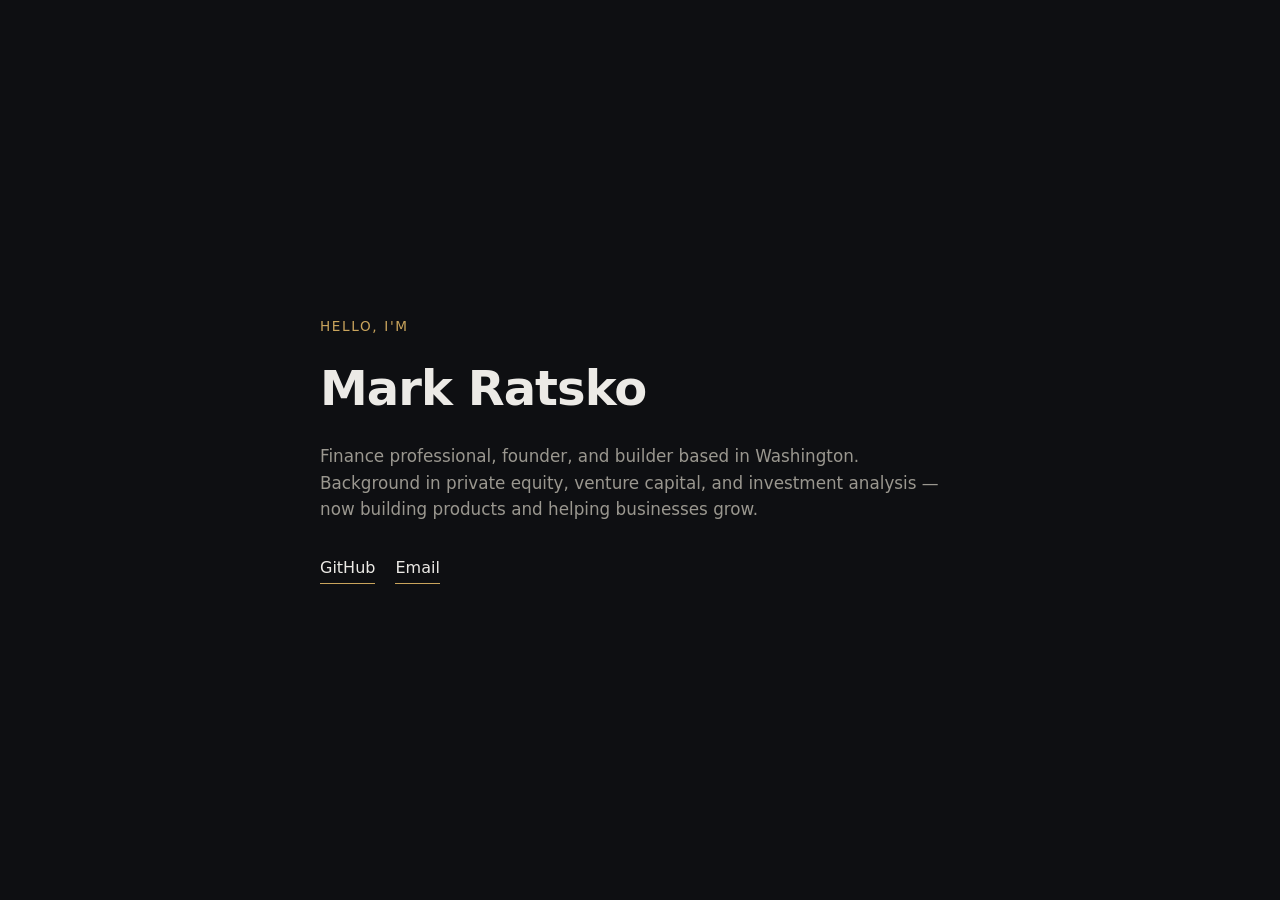
==== index.html @ 181e33e7 "Create index.html" ====
<!doctype html>
<html lang="en">
<head>
  <meta charset="utf-8">
  <meta name="viewport" content="width=device-width, initial-scale=1">
  <title>Mark Ratsko</title>
  <style>
    :root { --bg:#0e0f12; --fg:#eceae6; --muted:#9a978f; --accent:#c9a45c; }
    * { box-sizing:border-box; margin:0; padding:0; }
    body { background:var(--bg); color:var(--fg); font-family:system-ui,-apple-system,"Segoe UI",sans-serif; line-height:1.6; min-height:100vh; display:flex; align-items:center; justify-content:center; padding:24px 16px; }
    main { max-width:640px; width:100%; }
    h1 { font-size:clamp(2rem,6vw,3rem); letter-spacing:-0.02em; }
    .tag { color:var(--accent); font-size:.85rem; letter-spacing:.12em; text-transform:uppercase; margin-bottom:12px; }
    p { color:var(--muted); margin-top:16px; font-size:1.05rem; }
    nav { margin-top:32px; display:flex; gap:20px; flex-wrap:wrap; }
    a { color:var(--fg); text-decoration:none; border-bottom:1px solid var(--accent); padding-bottom:2px; }
    a:hover { color:var(--accent); }
  </style>
</head>
<body>
  <main>
    <div class="tag">Hello, I'm</div>
    <h1>Mark Ratsko</h1>
    <p>Finance professional, founder, and builder based in Washington. Background in private equity, venture capital, and investment analysis — now building products and helping businesses grow.</p>
    <nav>
      <a href="https://github.com/Markiscool2">GitHub</a>
      <a href="mailto:iammarkratsko@gmail.com">Email</a>
    </nav>
  </main>
</body>
</html>
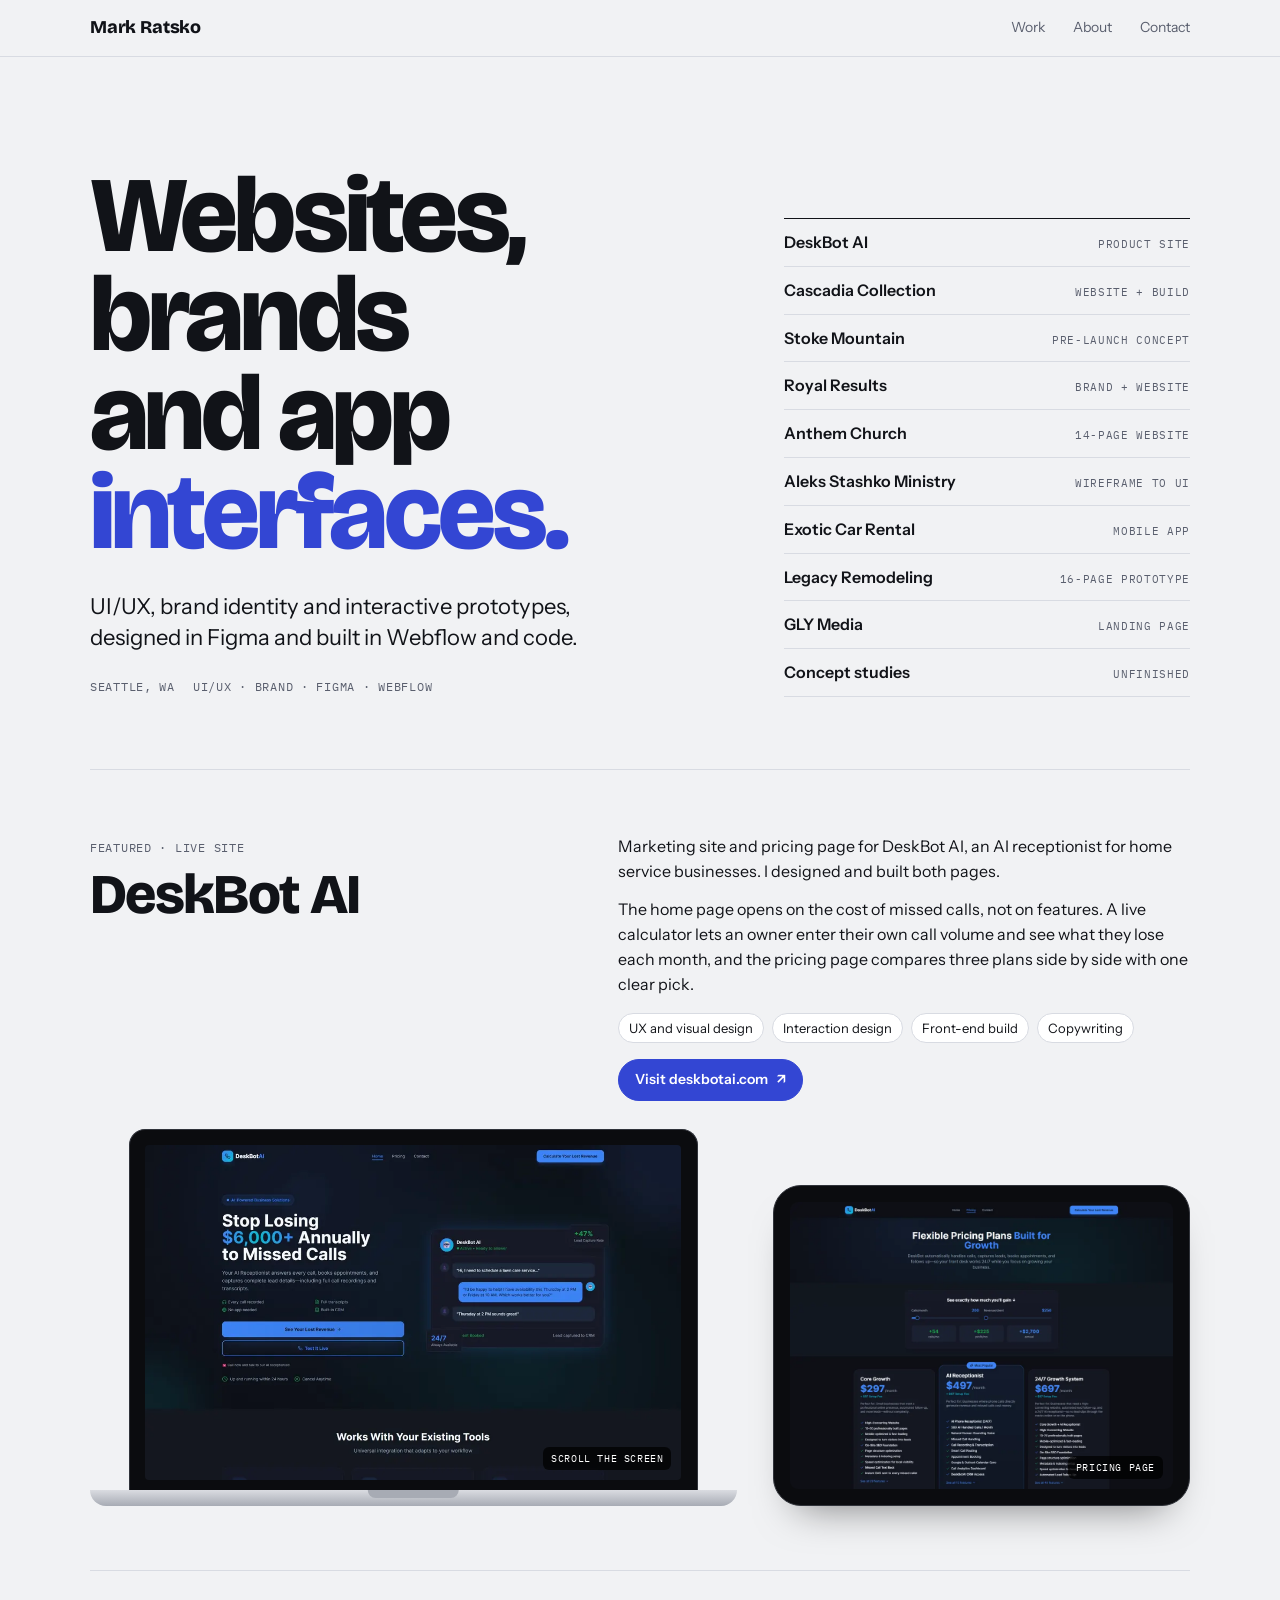
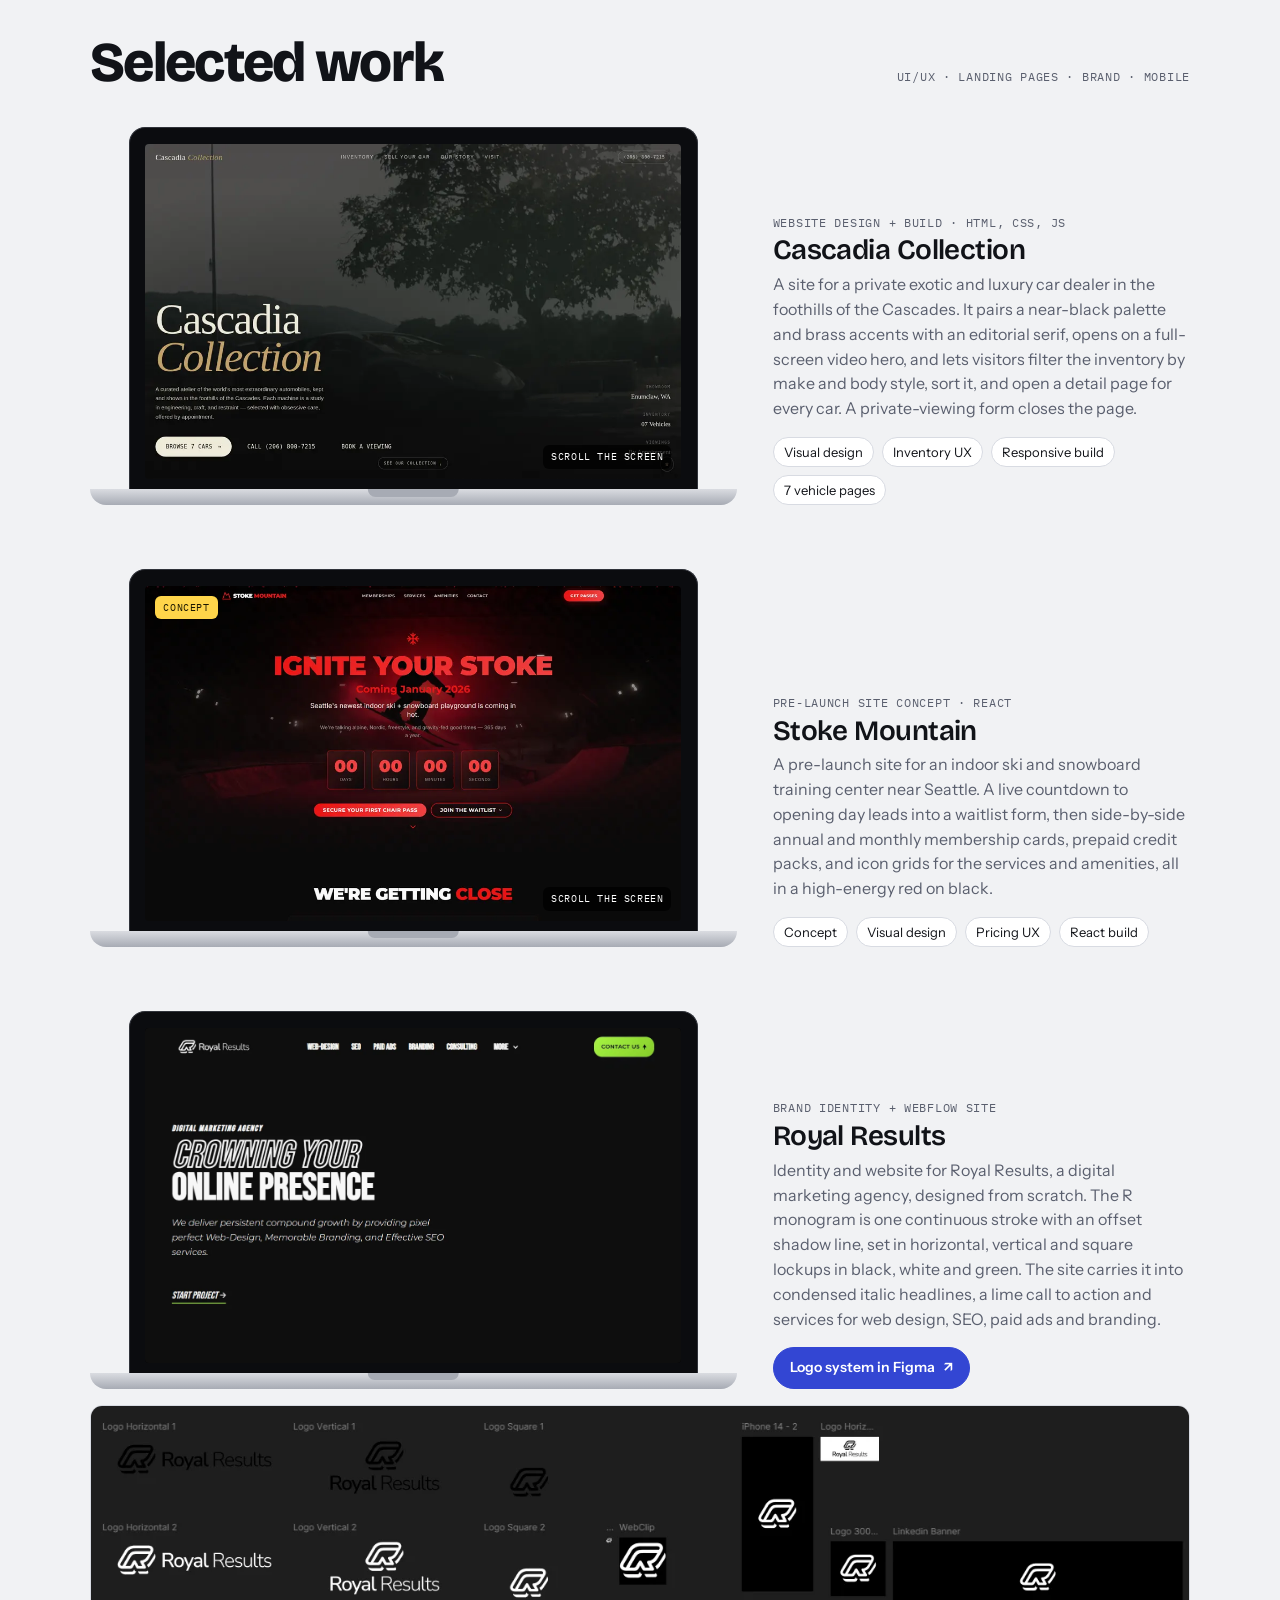
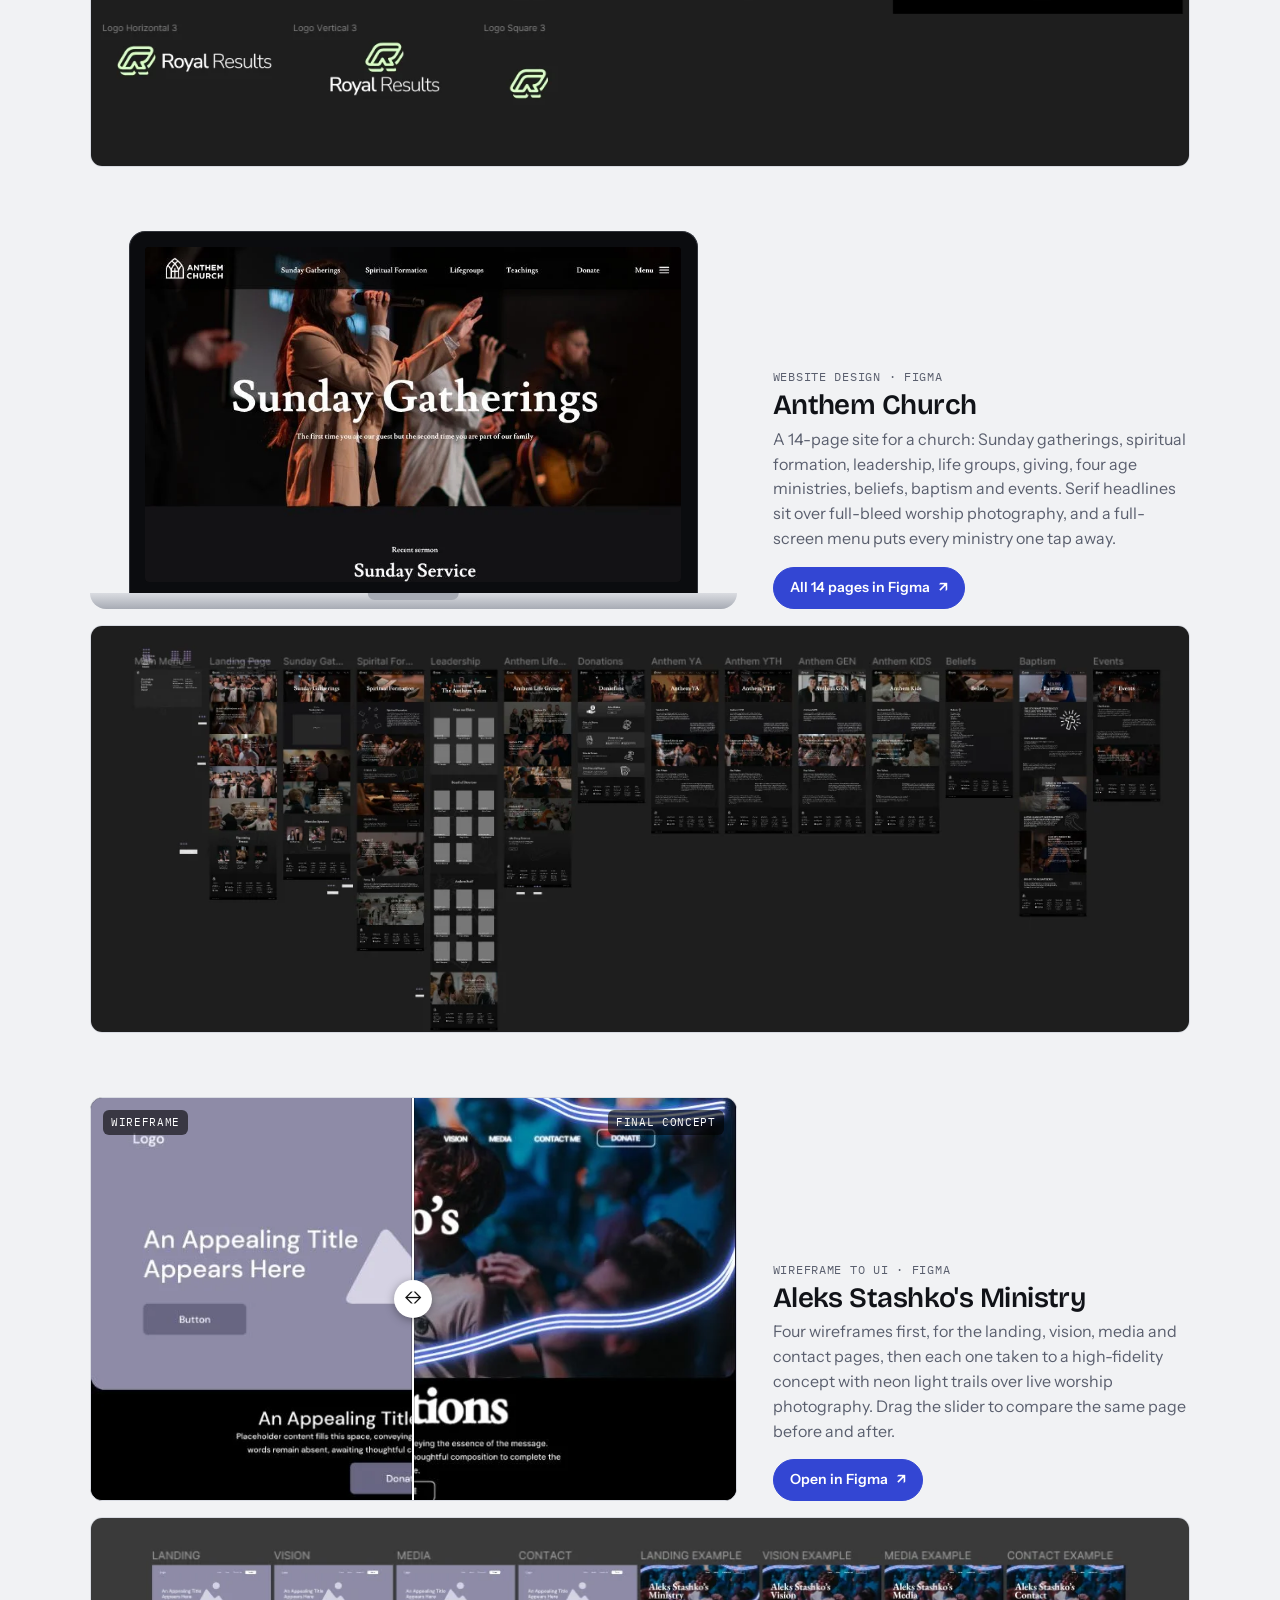
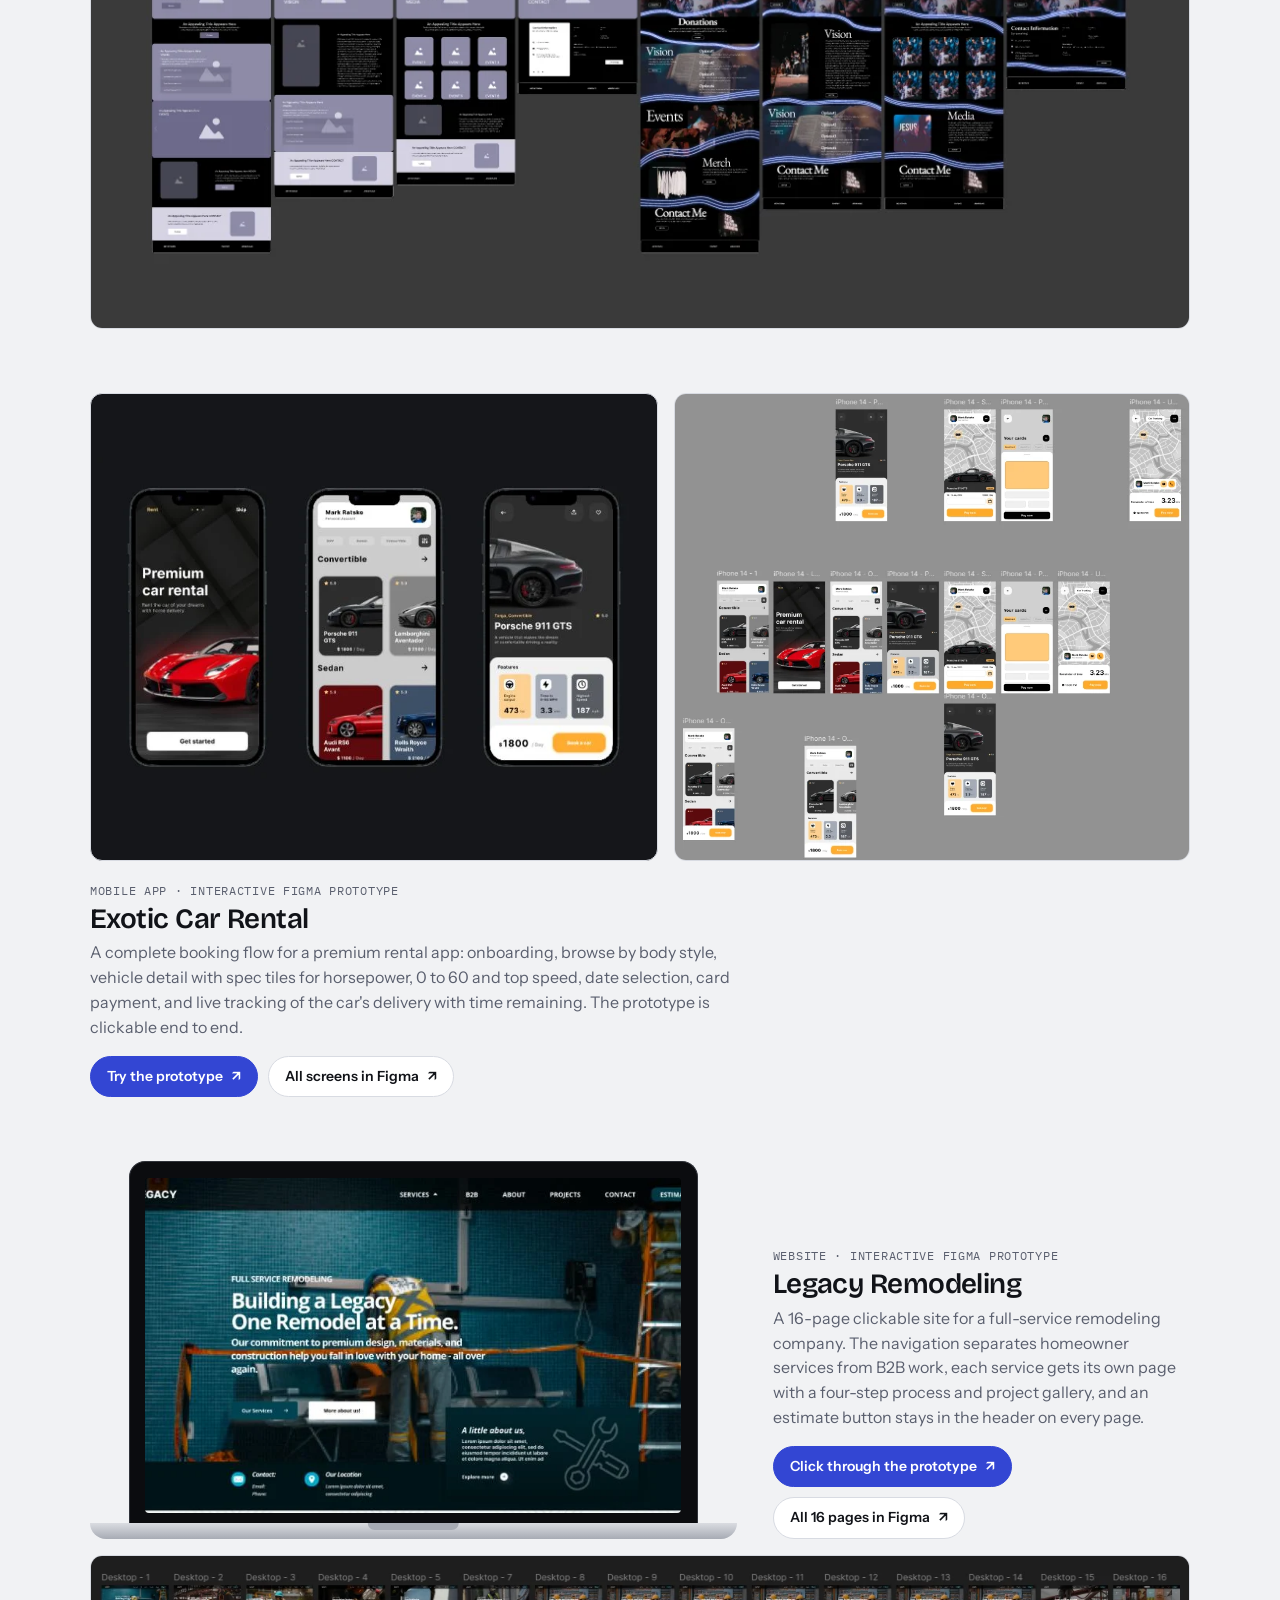
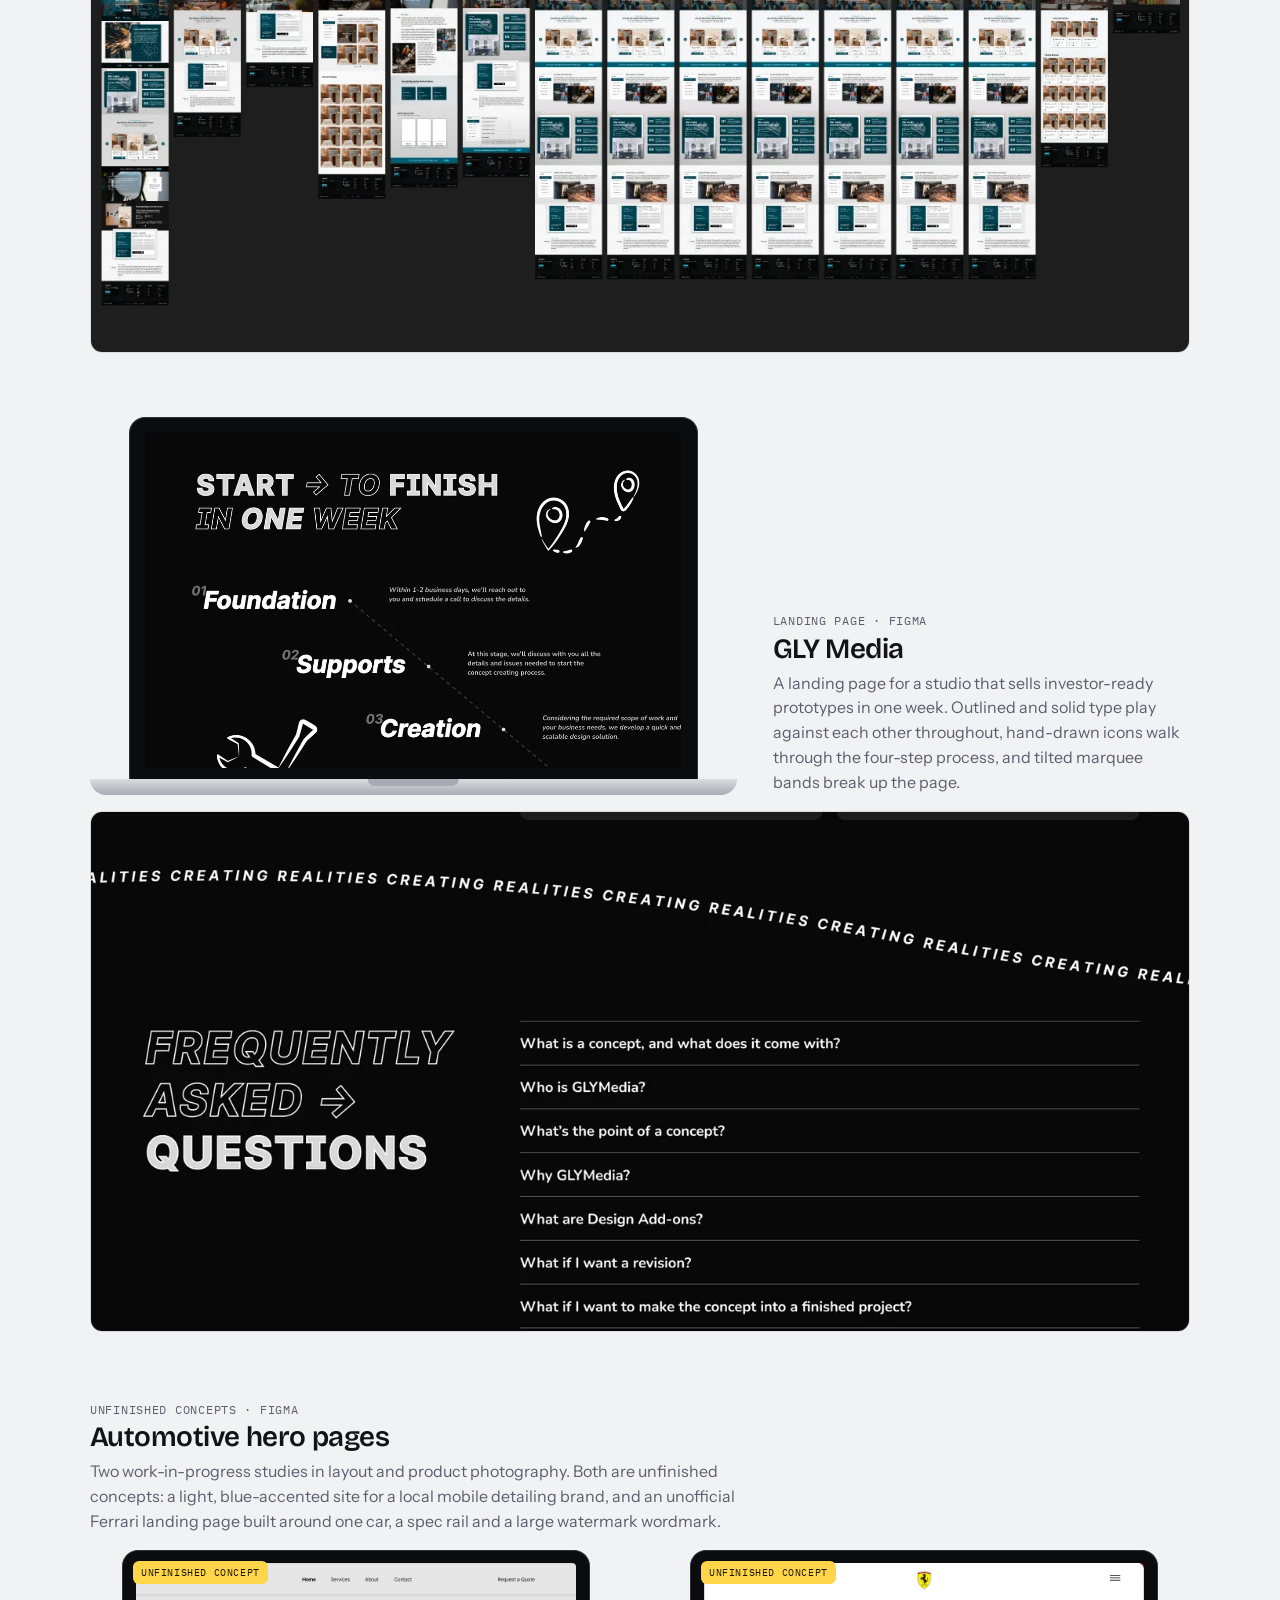
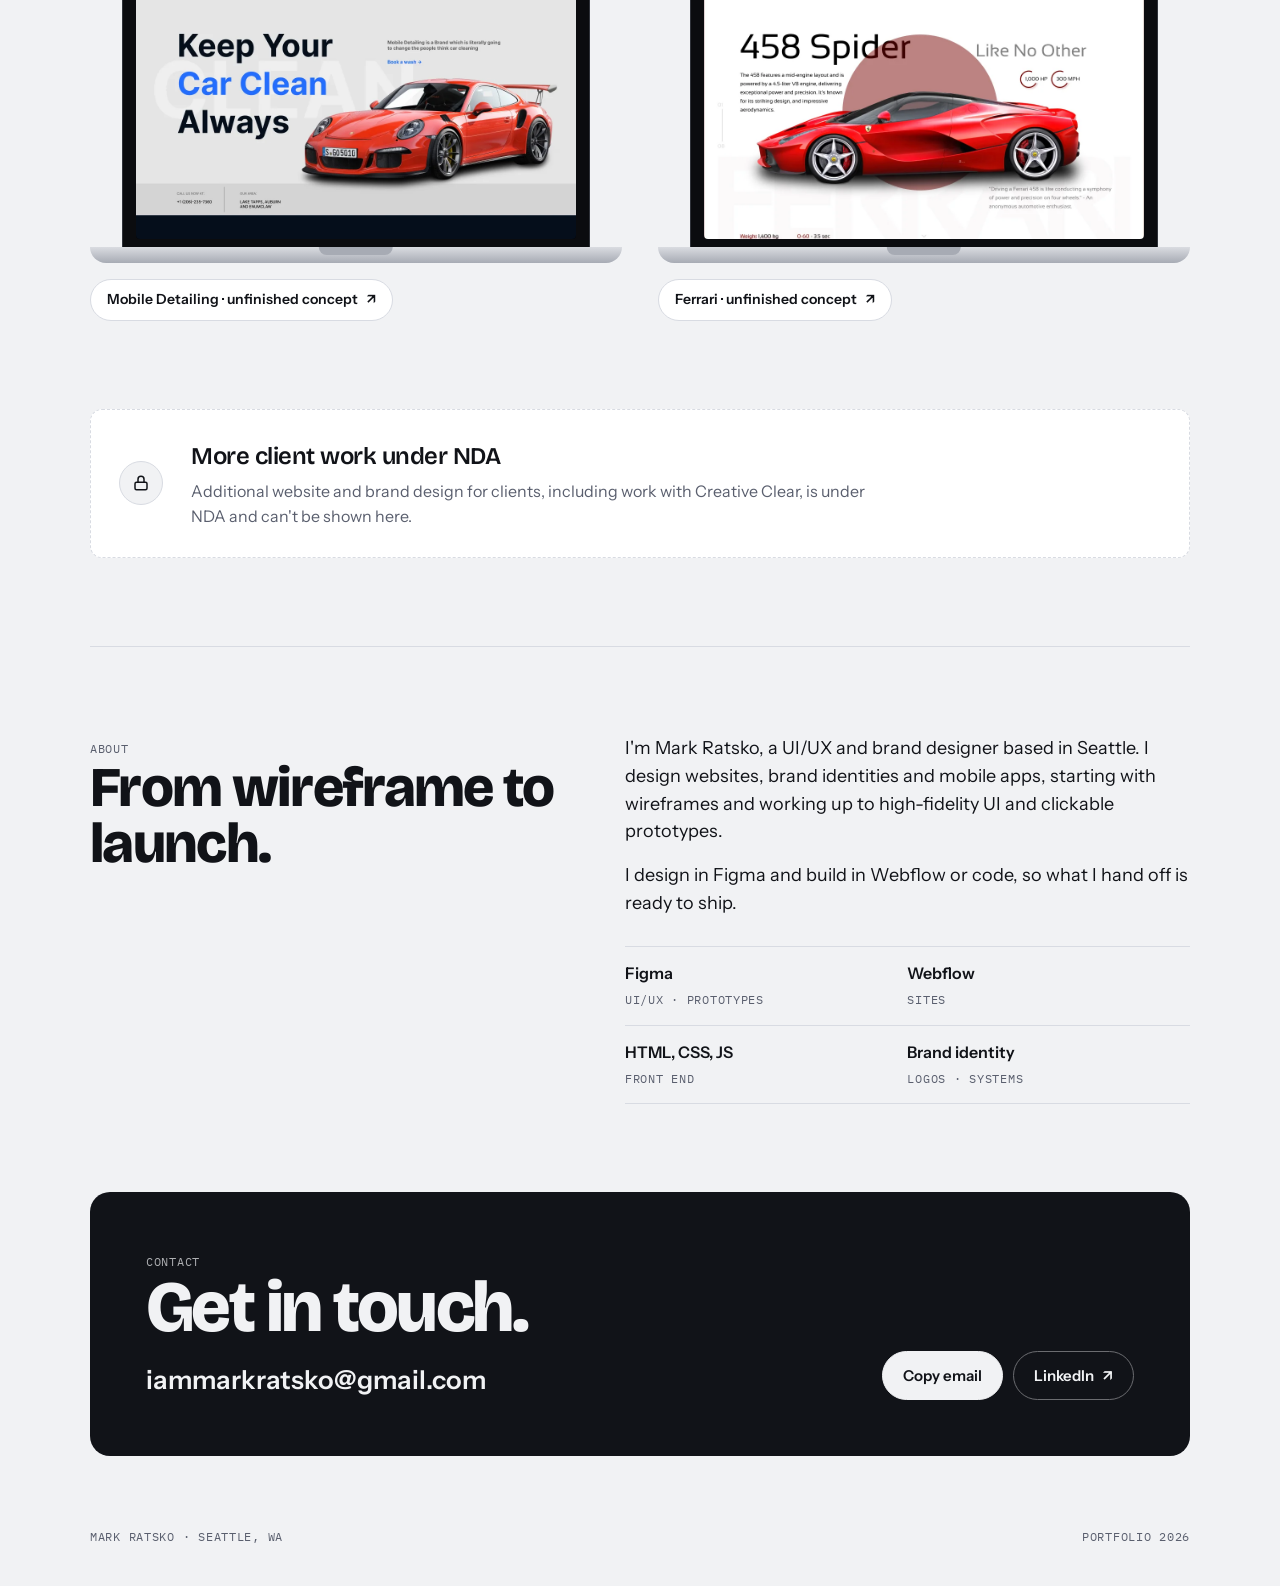
==== commit b90f4c63: "Replace homepage with portfolio" ====
--- a/index.html
+++ b/index.html
@@ -1,31 +1,573 @@
 <!doctype html>
 <html lang="en">
 <head>
-  <meta charset="utf-8">
-  <meta name="viewport" content="width=device-width, initial-scale=1">
-  <title>Mark Ratsko</title>
-  <style>
-    :root { --bg:#0e0f12; --fg:#eceae6; --muted:#9a978f; --accent:#c9a45c; }
-    * { box-sizing:border-box; margin:0; padding:0; }
-    body { background:var(--bg); color:var(--fg); font-family:system-ui,-apple-system,"Segoe UI",sans-serif; line-height:1.6; min-height:100vh; display:flex; align-items:center; justify-content:center; padding:24px 16px; }
-    main { max-width:640px; width:100%; }
-    h1 { font-size:clamp(2rem,6vw,3rem); letter-spacing:-0.02em; }
-    .tag { color:var(--accent); font-size:.85rem; letter-spacing:.12em; text-transform:uppercase; margin-bottom:12px; }
-    p { color:var(--muted); margin-top:16px; font-size:1.05rem; }
-    nav { margin-top:32px; display:flex; gap:20px; flex-wrap:wrap; }
-    a { color:var(--fg); text-decoration:none; border-bottom:1px solid var(--accent); padding-bottom:2px; }
-    a:hover { color:var(--accent); }
-  </style>
+<meta charset="utf-8">
+<meta name="viewport" content="width=device-width, initial-scale=1">
+<meta name="description" content="Mark Ratsko - UI/UX, brand identity and web design portfolio.">
+<title>Mark Ratsko Portfolio</title>
+<link rel="preconnect" href="https://fonts.googleapis.com">
+<link rel="preconnect" href="https://fonts.gstatic.com" crossorigin>
+<link rel="stylesheet" href="https://fonts.googleapis.com/css2?family=Bricolage+Grotesque:opsz,wght@12..96,400;12..96,600;12..96,800&family=Instrument+Sans:wght@400;500;600&family=IBM+Plex+Mono:wght@400;500&display=swap">
+<style>
+/* Layout: a studio wall. Big name and statement up top, one featured product case, then a two-column wall of work with a before/after slider. */
+:root {
+  --bg: #F1F2F4;
+  --surface: #FFFFFF;
+  --ink: #111318;
+  --muted: #5A5F6E;
+  --line: #D8DBE2;
+  --accent: #3346D3;
+  --panel: #15161A;
+  --display: "Bricolage Grotesque", "Arial Black", system-ui, sans-serif;
+  --body: "Instrument Sans", "Helvetica Neue", Arial, sans-serif;
+  --mono: "IBM Plex Mono", ui-monospace, "SFMono-Regular", Menlo, monospace;
+  --r: 12px;
+}
+@media (prefers-color-scheme: dark) {
+  :root:not([data-theme="light"]) {
+    --bg: #0D0F12; --surface: #16191E; --ink: #ECEEF2; --muted: #9AA0AE; --line: #262A31; --accent: #8D9BFF; --panel: #1B1D22;
+    color-scheme: dark;
+  }
+}
+:root[data-theme="dark"] {
+  --bg: #0D0F12; --surface: #16191E; --ink: #ECEEF2; --muted: #9AA0AE; --line: #262A31; --accent: #8D9BFF; --panel: #1B1D22;
+  color-scheme: dark;
+}
+
+* { box-sizing: border-box; }
+body {
+  background: var(--bg);
+  color: var(--ink);
+  font-family: var(--body);
+  font-size: 16px;
+  line-height: 1.55;
+  margin: 0;
+  -webkit-font-smoothing: antialiased;
+}
+.wrap { max-width: 1180px; margin: 0 auto; padding-inline: clamp(16px, 4vw, 40px); }
+a { color: inherit; }
+a:focus-visible, button:focus-visible, input:focus-visible { outline: 2px solid var(--accent); outline-offset: 3px; border-radius: 4px; }
+img { display: block; max-width: 100%; height: auto; }
+.mono { font-family: var(--mono); font-size: 12px; letter-spacing: 0.06em; text-transform: uppercase; color: var(--muted); }
+
+/* Header */
+.top {
+  position: sticky; top: env(safe-area-inset-top, 0px); z-index: 10;
+  background: color-mix(in srgb, var(--bg) 88%, transparent);
+  backdrop-filter: blur(10px);
+  border-bottom: 1px solid var(--line);
+}
+.top .wrap { display: flex; align-items: center; justify-content: space-between; gap: 16px; padding-block: 14px; }
+.brand { font-family: var(--display); font-weight: 800; font-size: 18px; letter-spacing: -0.01em; text-decoration: none; }
+.nav { display: flex; gap: clamp(14px, 3vw, 28px); font-size: 14px; }
+.nav a { text-decoration: none; color: var(--muted); }
+.nav a:hover { color: var(--ink); }
+
+/* Hero */
+.hero { padding-block: clamp(48px, 9vw, 110px) clamp(40px, 6vw, 72px); display: grid; grid-template-columns: minmax(0, 1.55fr) minmax(0, 1fr); gap: clamp(32px, 5vw, 72px); align-items: end; }
+.hero h1 {
+  font-family: var(--display); font-weight: 800;
+  font-size: clamp(44px, 8.4vw, 112px); line-height: 0.92; letter-spacing: -0.035em;
+  margin: 0 0 28px; text-wrap: balance;
+}
+.hero h1 span { color: var(--accent); }
+.hero p.lede { font-size: clamp(18px, 2vw, 22px); line-height: 1.45; max-width: 34ch; margin: 0; text-wrap: pretty; }
+.hero .meta { display: flex; flex-wrap: wrap; gap: 8px 18px; margin-top: 24px; }
+.status::before { content: ""; display: inline-block; width: 7px; height: 7px; border-radius: 50%; background: #2FB36B; margin-right: 8px; vertical-align: 1px; }
+.index { border-top: 1px solid var(--ink); }
+.index a {
+  display: grid; grid-template-columns: minmax(0, 1fr) auto; gap: 12px; align-items: baseline;
+  padding: 11px 0; border-bottom: 1px solid var(--line); text-decoration: none;
+}
+.index a strong { font-weight: 600; }
+.index a:hover strong { color: var(--accent); }
+.index .mono { font-size: 11px; }
+
+/* Featured case */
+section { scroll-margin-top: 72px; }
+.case { padding-block: clamp(40px, 6vw, 64px); border-top: 1px solid var(--line); }
+.case-head { display: grid; grid-template-columns: minmax(0, 1fr) minmax(0, 1.2fr); gap: clamp(20px, 4vw, 56px); margin-bottom: 28px; align-items: start; }
+.case-head h2 { font-family: var(--display); font-weight: 800; font-size: clamp(32px, 4.6vw, 56px); line-height: 1; letter-spacing: -0.03em; margin: 8px 0 0; text-wrap: balance; }
+.case-head p { margin: 0 0 14px; max-width: 58ch; color: var(--ink); }
+.facts { display: flex; flex-wrap: wrap; gap: 8px; margin: 16px 0 0; padding: 0; list-style: none; }
+.facts li { font-size: 13px; border: 1px solid var(--line); background: var(--surface); padding: 4px 10px; border-radius: 999px; }
+.visit { display: inline-flex; align-items: center; gap: 8px; font-weight: 600; color: var(--accent); text-decoration: none; margin-top: 18px; }
+.visit:hover { text-decoration: underline; }
+
+.shot {
+  border-radius: var(--r); overflow: hidden; background: var(--panel);
+  border: 1px solid var(--line); cursor: zoom-in; padding: 0; margin: 0; width: 100%;
+  transition: transform .25s ease;
+}
+.shot:hover { transform: translateY(-3px); }
+.shot img { width: 100%; }
+.feature-grid { display: grid; grid-template-columns: minmax(0, 1.6fr) minmax(0, 1fr); gap: 16px; }
+.feature-grid .stack { display: grid; gap: 16px; align-content: start; }
+
+/* Work wall */
+.wall-head { display: flex; justify-content: space-between; align-items: baseline; gap: 16px; flex-wrap: wrap; padding-block: clamp(40px, 6vw, 64px) 8px; border-top: 1px solid var(--line); }
+.wall-head h2 { font-family: var(--display); font-weight: 800; font-size: clamp(32px, 4.6vw, 56px); letter-spacing: -0.03em; line-height: 1; margin: 0; }
+.wall { display: grid; grid-template-columns: repeat(2, minmax(0, 1fr)); gap: clamp(40px, 5vw, 64px) clamp(20px, 3vw, 36px); padding-block: 28px clamp(48px, 7vw, 88px); }
+.work { display: grid; gap: 16px; align-content: start; min-width: 0; }
+.work.wide { grid-column: 1 / -1; }
+.work h3 { font-family: var(--display); font-weight: 600; font-size: clamp(22px, 2.4vw, 28px); letter-spacing: -0.02em; margin: 2px 0 6px; line-height: 1.1; }
+.work p { margin: 0; color: var(--muted); max-width: 60ch; }
+.pair { display: grid; grid-template-columns: repeat(2, minmax(0, 1fr)); gap: 12px; }
+.brand-board { display: grid; grid-template-columns: minmax(0, 1fr) minmax(0, 1fr) minmax(0, 0.62fr); gap: 12px; align-items: stretch; }
+.brand-board .shot { display: flex; align-items: center; justify-content: center; }
+.brand-board .light { background: #F4F4F2; }
+.brand-board .dark { background: #101311; }
+.brand-board .green { background: #101311; }
+
+/* Before / after */
+.compare { position: relative; border-radius: var(--r); overflow: hidden; border: 1px solid var(--line); background: var(--panel); aspect-ratio: 8 / 5; max-width: 100%; user-select: none; touch-action: pan-y; }
+.compare img { position: absolute; inset: 0; width: 100%; height: 100%; object-fit: cover; }
+.compare .after { clip-path: inset(0 0 0 var(--pos, 50%)); }
+.compare .handle { position: absolute; top: 0; bottom: 0; left: var(--pos, 50%); width: 2px; background: #fff; transform: translateX(-1px); pointer-events: none; box-shadow: 0 0 0 1px rgba(0,0,0,.25); }
+.compare .handle::after {
+  content: "\2194"; position: absolute; top: 50%; left: 50%; transform: translate(-50%, -50%);
+  width: 38px; height: 38px; border-radius: 50%; background: #fff; color: #111; display: grid; place-items: center; font-size: 18px; box-shadow: 0 2px 10px rgba(0,0,0,.35);
+}
+.compare .tag { position: absolute; top: 12px; font-family: var(--mono); font-size: 11px; letter-spacing: .06em; text-transform: uppercase; background: rgba(0,0,0,.6); color: #fff; padding: 4px 8px; border-radius: 6px; pointer-events: none; }
+.compare .tag.l { left: 12px; } .compare .tag.r { right: 12px; }
+.compare input { position: absolute; inset: 0; width: 100%; height: 100%; opacity: 0; cursor: ew-resize; margin: 0; }
+
+/* About + contact */
+.about { display: grid; grid-template-columns: minmax(0, 1fr) minmax(0, 1.2fr); gap: clamp(24px, 5vw, 72px); padding-block: clamp(48px, 7vw, 88px); border-top: 1px solid var(--line); }
+.about h2 { font-family: var(--display); font-weight: 800; font-size: clamp(32px, 4.6vw, 56px); letter-spacing: -0.03em; line-height: 1; margin: 0; }
+.about p { margin: 0 0 16px; font-size: 18px; max-width: 56ch; }
+.tools { display: grid; grid-template-columns: repeat(2, minmax(0, 1fr)); gap: 0; border-top: 1px solid var(--line); margin-top: 28px; }
+.tools div { padding: 14px 0; border-bottom: 1px solid var(--line); }
+.tools strong { display: block; font-weight: 600; }
+.contact { background: var(--ink); color: var(--bg); border-radius: 20px; padding: clamp(28px, 5vw, 56px); margin-bottom: clamp(40px, 6vw, 72px); display: grid; grid-template-columns: minmax(0, 1fr) auto; gap: 24px; align-items: end; }
+.contact h2 { font-family: var(--display); font-weight: 800; font-size: clamp(34px, 6vw, 72px); letter-spacing: -0.035em; line-height: .95; margin: 0 0 18px; text-wrap: balance; }
+.contact .mono { color: color-mix(in srgb, var(--bg) 70%, var(--ink)); }
+.email { font-size: clamp(18px, 2.4vw, 26px); font-weight: 600; word-break: break-all; user-select: all; }
+.contact .row { display: flex; flex-wrap: wrap; gap: 10px; }
+.btn { font: inherit; font-weight: 600; font-size: 15px; border-radius: 999px; padding: 12px 20px; border: 1px solid color-mix(in srgb, var(--bg) 40%, var(--ink)); background: transparent; color: var(--bg); cursor: pointer; text-decoration: none; display: inline-flex; align-items: center; gap: 8px; }
+.btn.primary { background: var(--bg); color: var(--ink); border-color: var(--bg); }
+footer { padding-block: 0 40px; display: flex; justify-content: space-between; flex-wrap: wrap; gap: 8px; }
+
+/* Devices: fixed physical colors, same in both themes */
+:root { --bezel: #0B0C0F; --bezel-edge: #30333A; --alu-1: #DADCE1; --alu-2: #A7ABB4; }
+.device-stage { display: grid; gap: 18px; min-width: 0; }
+.laptop { width: 100%; min-width: 0; }
+.laptop .lid {
+  width: 88%; margin: 0 auto; background: var(--bezel); border: 1px solid var(--bezel-edge);
+  border-bottom: 0; border-radius: 16px 16px 0 0; padding: 2.4% 2.4% 1.6%;
+}
+.laptop .base {
+  height: clamp(10px, 1.6vw, 16px); border-radius: 0 0 16px 16px;
+  background: linear-gradient(var(--alu-1), var(--alu-2)); position: relative;
+  box-shadow: 0 18px 30px -18px rgba(0,0,0,.45);
+}
+.laptop .base::before { content: ""; position: absolute; left: 50%; top: 0; width: 14%; height: 45%; transform: translateX(-50%); background: var(--alu-2); border-radius: 0 0 8px 8px; }
+.display { display: block; aspect-ratio: 16 / 10; overflow: hidden; border-radius: 4px; background: #000; position: relative; max-width: 100%; }
+.display img { width: 100%; height: 100%; object-fit: cover; object-position: top center; transition: transform .5s ease; }
+a.display:hover img { transform: scale(1.02); }
+.display.scroll { overflow-y: auto; overscroll-behavior: contain; scrollbar-width: thin; }
+.display.scroll img { height: auto; object-fit: initial; }
+.tablet {
+  background: var(--bezel); border: 1px solid var(--bezel-edge); border-radius: clamp(16px, 2.4vw, 28px);
+  padding: clamp(8px, 1.4vw, 16px); box-shadow: 0 24px 40px -24px rgba(0,0,0,.5); min-width: 0;
+}
+.tablet .display { aspect-ratio: 4 / 3; border-radius: 8px; }
+.scroll-hint { position: absolute; right: 10px; bottom: 10px; z-index: 2; pointer-events: none; font-family: var(--mono); font-size: 10px; letter-spacing: .06em; text-transform: uppercase; background: rgba(0,0,0,.72); color: #fff; padding: 4px 8px; border-radius: 6px; }
+.screen-wrap { position: relative; }
+.featured-devices { display: grid; grid-template-columns: minmax(0, 1.55fr) minmax(0, 1fr); gap: clamp(16px, 3vw, 36px); align-items: end; }
+.board { display: block; border-radius: var(--r); overflow: hidden; border: 1px solid var(--line); background: #1E1F22; }
+.board img { width: 100%; }
+.board-cap { margin-top: -6px; }
+.links { display: flex; flex-wrap: wrap; gap: 10px; margin-top: 16px; }
+.link-btn {
+  display: inline-flex; align-items: center; gap: 8px; text-decoration: none; font-weight: 600; font-size: 14px;
+  padding: 9px 16px; border-radius: 999px; border: 1px solid var(--line); background: var(--surface); color: var(--ink);
+}
+.link-btn.primary { background: var(--accent); border-color: var(--accent); color: #fff; }
+:root[data-theme="dark"] .link-btn.primary { color: #0D0F12; }
+@media (prefers-color-scheme: dark) { :root:not([data-theme="light"]) .link-btn.primary { color: #0D0F12; } }
+.link-btn:hover { border-color: var(--accent); }
+.concepts { display: grid; grid-template-columns: repeat(2, minmax(0, 1fr)); gap: clamp(24px, 3vw, 36px); }
+.phones { display: block; border-radius: var(--r); overflow: hidden; background: #15161A; border: 1px solid var(--line); }
+.phones img { margin-inline: auto; }
+.app-grid { display: grid; grid-template-columns: minmax(0, 1.1fr) minmax(0, 1fr); gap: 16px; align-items: stretch; }
+.app-grid .board { display: flex; align-items: center; }
+@media (max-width: 860px) {
+  .featured-devices, .concepts, .app-grid { grid-template-columns: minmax(0, 1fr); }
+}
+@media (prefers-reduced-motion: reduce) { .display img { transition: none; } a.display:hover img { transform: none; } }
+@media (max-width: 860px) {
+  .hero, .case-head, .about, .feature-grid { grid-template-columns: minmax(0, 1fr); }
+  .wall { grid-template-columns: minmax(0, 1fr); }
+  .contact { grid-template-columns: minmax(0, 1fr); }
+}
+@media (max-width: 520px) { .nav a.hide-sm { display: none; } }
+.phones { display: flex; align-items: center; justify-content: center; }
+.nda { display: grid; grid-template-columns: auto minmax(0, 1fr); gap: 16px 28px; align-items: center; border: 1px dashed var(--line); border-radius: var(--r); padding: clamp(18px, 3vw, 28px); margin-bottom: clamp(48px, 7vw, 88px); background: var(--surface); }
+.nda .lock { width: 44px; height: 44px; border-radius: 50%; display: grid; place-items: center; background: var(--bg); border: 1px solid var(--line); }
+.nda h3 { font-family: var(--display); font-weight: 600; font-size: clamp(20px, 2.2vw, 24px); letter-spacing: -0.02em; margin: 0 0 4px; }
+.nda p { margin: 0; color: var(--muted); max-width: 62ch; }
+@media (max-width: 700px) { .nda { grid-template-columns: minmax(0, 1fr); } }
+.results { padding-block: clamp(40px, 6vw, 64px); border-top: 1px solid var(--line); display: grid; grid-template-columns: minmax(0, 1fr) minmax(0, 1.2fr); gap: clamp(20px, 4vw, 56px); align-items: start; }
+.results h2, .fit h2 { font-family: var(--display); font-weight: 800; font-size: clamp(32px, 4.6vw, 56px); line-height: 1; letter-spacing: -0.03em; margin: 8px 0 0; }
+.results p { margin: 0 0 14px; max-width: 58ch; }
+.stats { display: grid; grid-template-columns: repeat(3, minmax(0, 1fr)); gap: 12px; margin: 22px 0 6px; }
+.stat { background: var(--surface); border: 1px solid var(--line); border-radius: var(--r); padding: 18px; min-width: 0; }
+.stat b { display: block; font-family: var(--display); font-weight: 800; font-size: clamp(30px, 4vw, 44px); letter-spacing: -0.03em; line-height: 1; color: var(--accent); font-variant-numeric: tabular-nums; }
+.stat span { display: block; margin-top: 8px; font-size: 14px; color: var(--muted); }
+.fit { padding-block: clamp(40px, 6vw, 64px); border-top: 1px solid var(--line); }
+.fit-grid { display: grid; grid-template-columns: repeat(3, minmax(0, 1fr)); gap: clamp(16px, 2.5vw, 28px); margin-top: 28px; }
+.fit-grid div { border-top: 2px solid var(--ink); padding-top: 14px; min-width: 0; }
+.fit-grid h3 { font-family: var(--display); font-weight: 600; font-size: 22px; letter-spacing: -0.02em; margin: 0 0 8px; }
+.fit-grid p { margin: 0; color: var(--muted); }
+.fit-grid a { color: var(--accent); }
+@media (max-width: 860px) { .results, .fit-grid { grid-template-columns: minmax(0, 1fr); } }
+@media (max-width: 480px) { .stats { grid-template-columns: minmax(0, 1fr); } }
+.wip { position: absolute; top: 10px; left: 10px; z-index: 2; font-family: var(--mono); font-size: 10px; letter-spacing: .06em; text-transform: uppercase; background: #FFD54A; color: #1A1600; padding: 4px 8px; border-radius: 6px; pointer-events: none; }
+</style>
 </head>
 <body>
-  <main>
-    <div class="tag">Hello, I'm</div>
-    <h1>Mark Ratsko</h1>
-    <p>Finance professional, founder, and builder based in Washington. Background in private equity, venture capital, and investment analysis — now building products and helping businesses grow.</p>
-    <nav>
-      <a href="https://github.com/Markiscool2">GitHub</a>
-      <a href="mailto:iammarkratsko@gmail.com">Email</a>
+
+<header class="top">
+  <div class="wrap">
+    <a class="brand" href="#top">Mark Ratsko</a>
+    <nav class="nav" aria-label="Sections">
+      <a href="#work">Work</a>
+      <a href="#about" class="hide-sm">About</a>
+      <a href="#contact">Contact</a>
     </nav>
-  </main>
+  </div>
+</header>
+
+<main id="top">
+  <div class="wrap">
+    <section class="hero" aria-label="Introduction">
+      <div>
+        <h1>Websites, brands and app <span>interfaces.</span></h1>
+        <p class="lede">UI/UX, brand identity and interactive prototypes, designed in Figma and built in Webflow and code.</p>
+        <div class="meta">
+          <span class="mono">Seattle, WA</span>
+          <span class="mono">UI/UX · Brand · Figma · Webflow</span>
+        </div>
+      </div>
+      <nav class="index" aria-label="Project index">
+        <a href="#deskbot"><strong>DeskBot AI</strong><span class="mono">Product site</span></a>
+        <a href="#cascadia"><strong>Cascadia Collection</strong><span class="mono">Website + build</span></a>
+        <a href="#stoke"><strong>Stoke Mountain</strong><span class="mono">Pre-launch concept</span></a>
+        <a href="#royal"><strong>Royal Results</strong><span class="mono">Brand + website</span></a>
+        <a href="#anthem"><strong>Anthem Church</strong><span class="mono">14-page website</span></a>
+        <a href="#aleks"><strong>Aleks Stashko Ministry</strong><span class="mono">Wireframe to UI</span></a>
+        <a href="#rental"><strong>Exotic Car Rental</strong><span class="mono">Mobile app</span></a>
+        <a href="#legacy"><strong>Legacy Remodeling</strong><span class="mono">16-page prototype</span></a>
+        <a href="#gly"><strong>GLY Media</strong><span class="mono">Landing page</span></a>
+        <a href="#concepts"><strong>Concept studies</strong><span class="mono">Unfinished</span></a>
+      </nav>
+    </section>
+
+    <!-- DeskBot -->
+    <section class="case" id="deskbot" aria-labelledby="deskbot-title">
+      <div class="case-head">
+        <div>
+          <span class="mono">Featured · Live site</span>
+          <h2 id="deskbot-title">DeskBot AI</h2>
+        </div>
+        <div>
+          <p>Marketing site and pricing page for DeskBot AI, an AI receptionist for home service businesses. I designed and built both pages.</p>
+          <p>The home page opens on the cost of missed calls, not on features. A live calculator lets an owner enter their own call volume and see what they lose each month, and the pricing page compares three plans side by side with one clear pick.</p>
+          <ul class="facts"><li>UX and visual design</li><li>Interaction design</li><li>Front-end build</li><li>Copywriting</li></ul>
+          <div class="links">
+            <a class="link-btn primary" href="https://deskbotai.com/" target="_blank" rel="noopener">Visit deskbotai.com <span aria-hidden="true">&#8599;</span></a>
+          </div>
+        </div>
+      </div>
+      <div class="featured-devices">
+        <div class="laptop" aria-label="DeskBot home page on a laptop">
+          <div class="lid">
+            <div class="screen-wrap">
+              <div class="display scroll" tabindex="0" aria-label="Scrollable DeskBot home page"><img src="[data-uri]" alt="Full DeskBot AI home page: missed-call hero, integrations, hidden cost stats, revenue calculator, plans, three-step setup, dashboard, features, ROI table, FAQ and sign-up form" width="1000" height="4908"></div>
+              <span class="scroll-hint">Scroll the screen</span>
+            </div>
+          </div>
+          <div class="base"></div>
+        </div>
+        <div class="tablet" aria-label="DeskBot pricing page on a tablet">
+          <div class="screen-wrap">
+            <div class="display scroll" tabindex="0" aria-label="Scrollable DeskBot pricing page"><img src="[data-uri]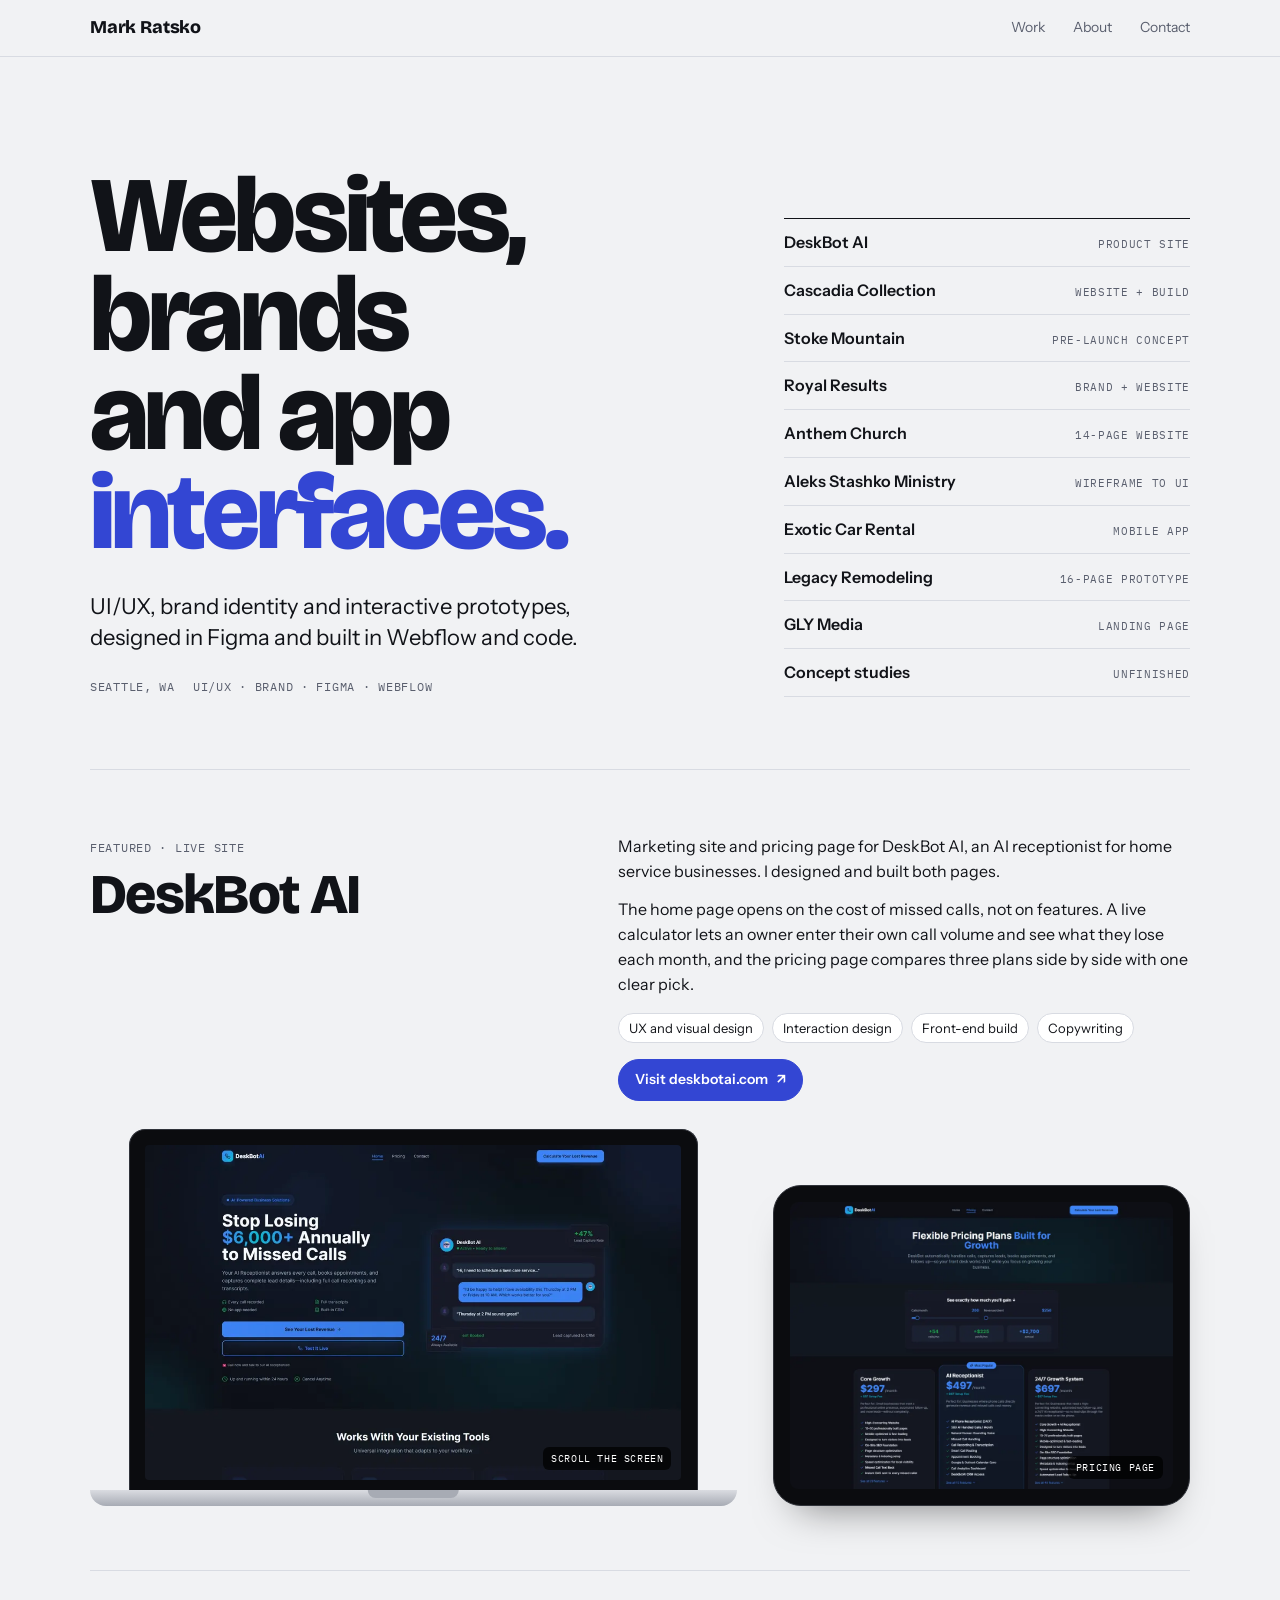
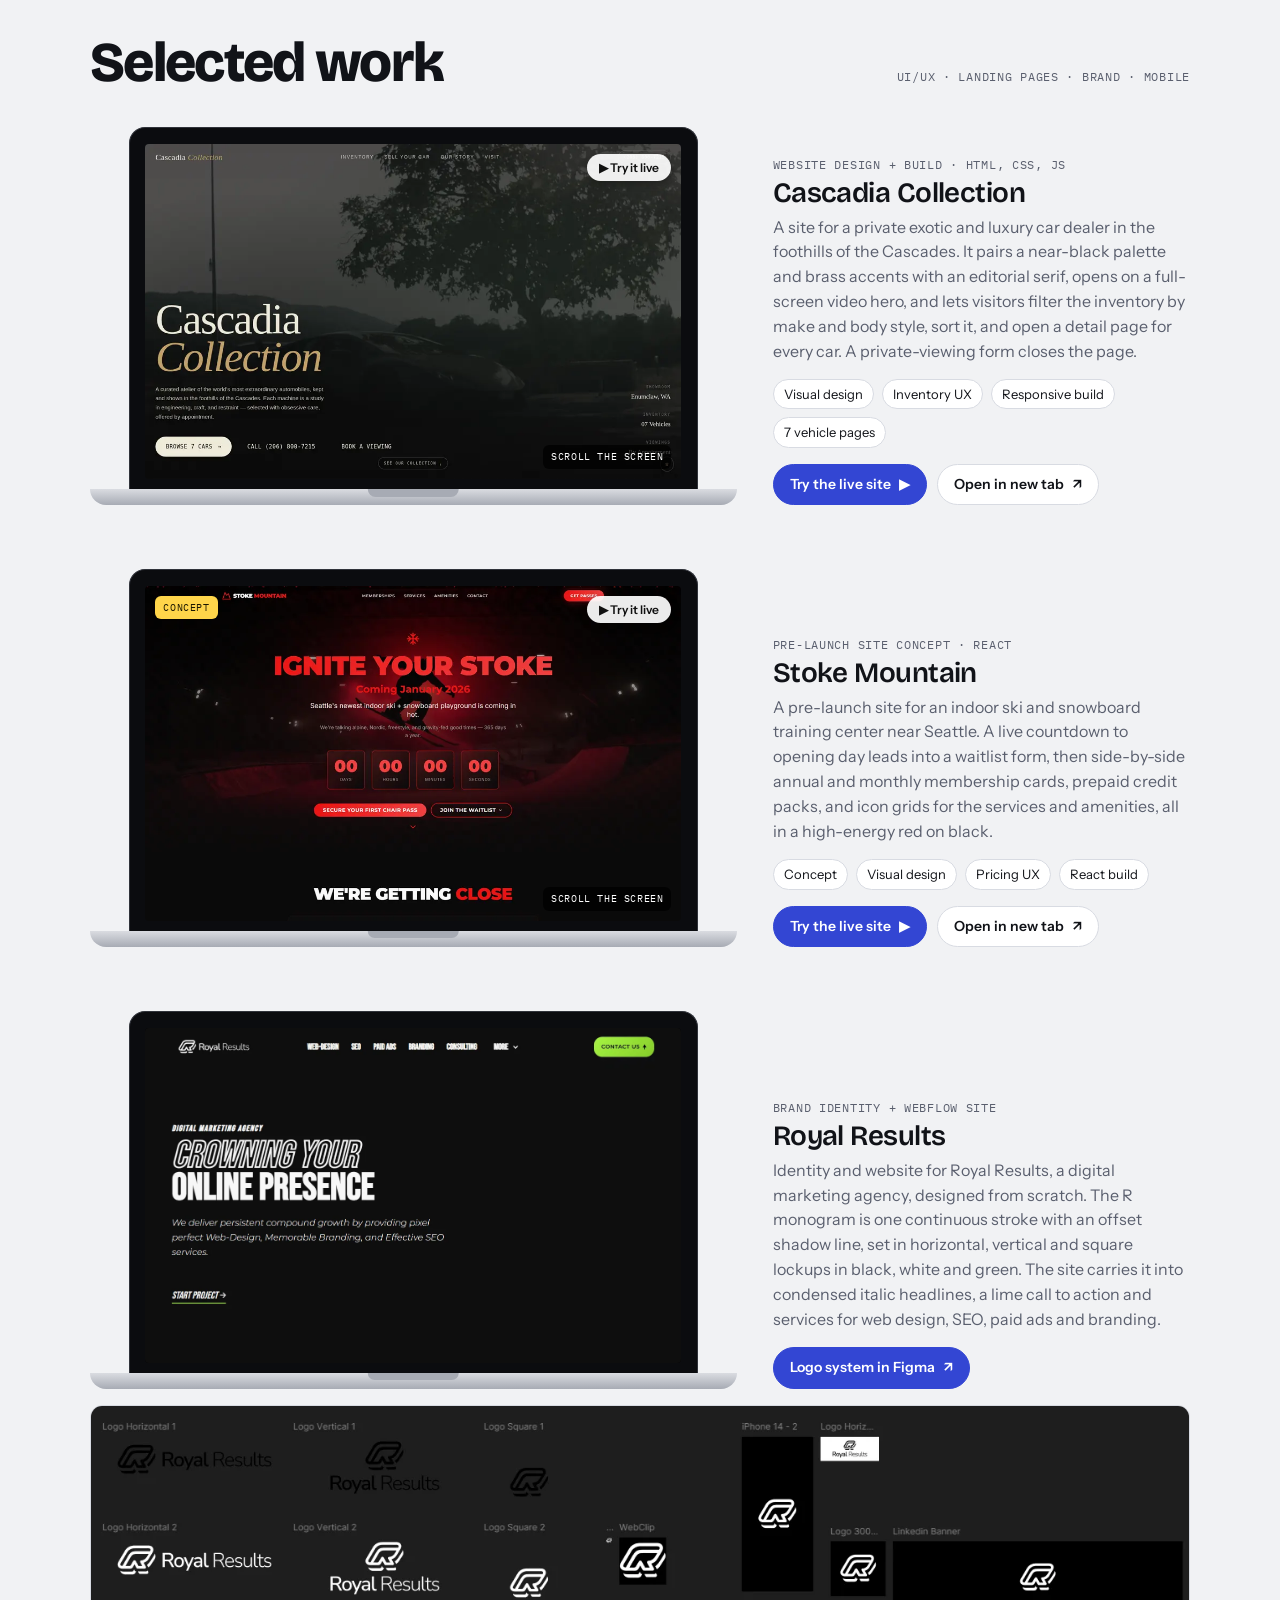
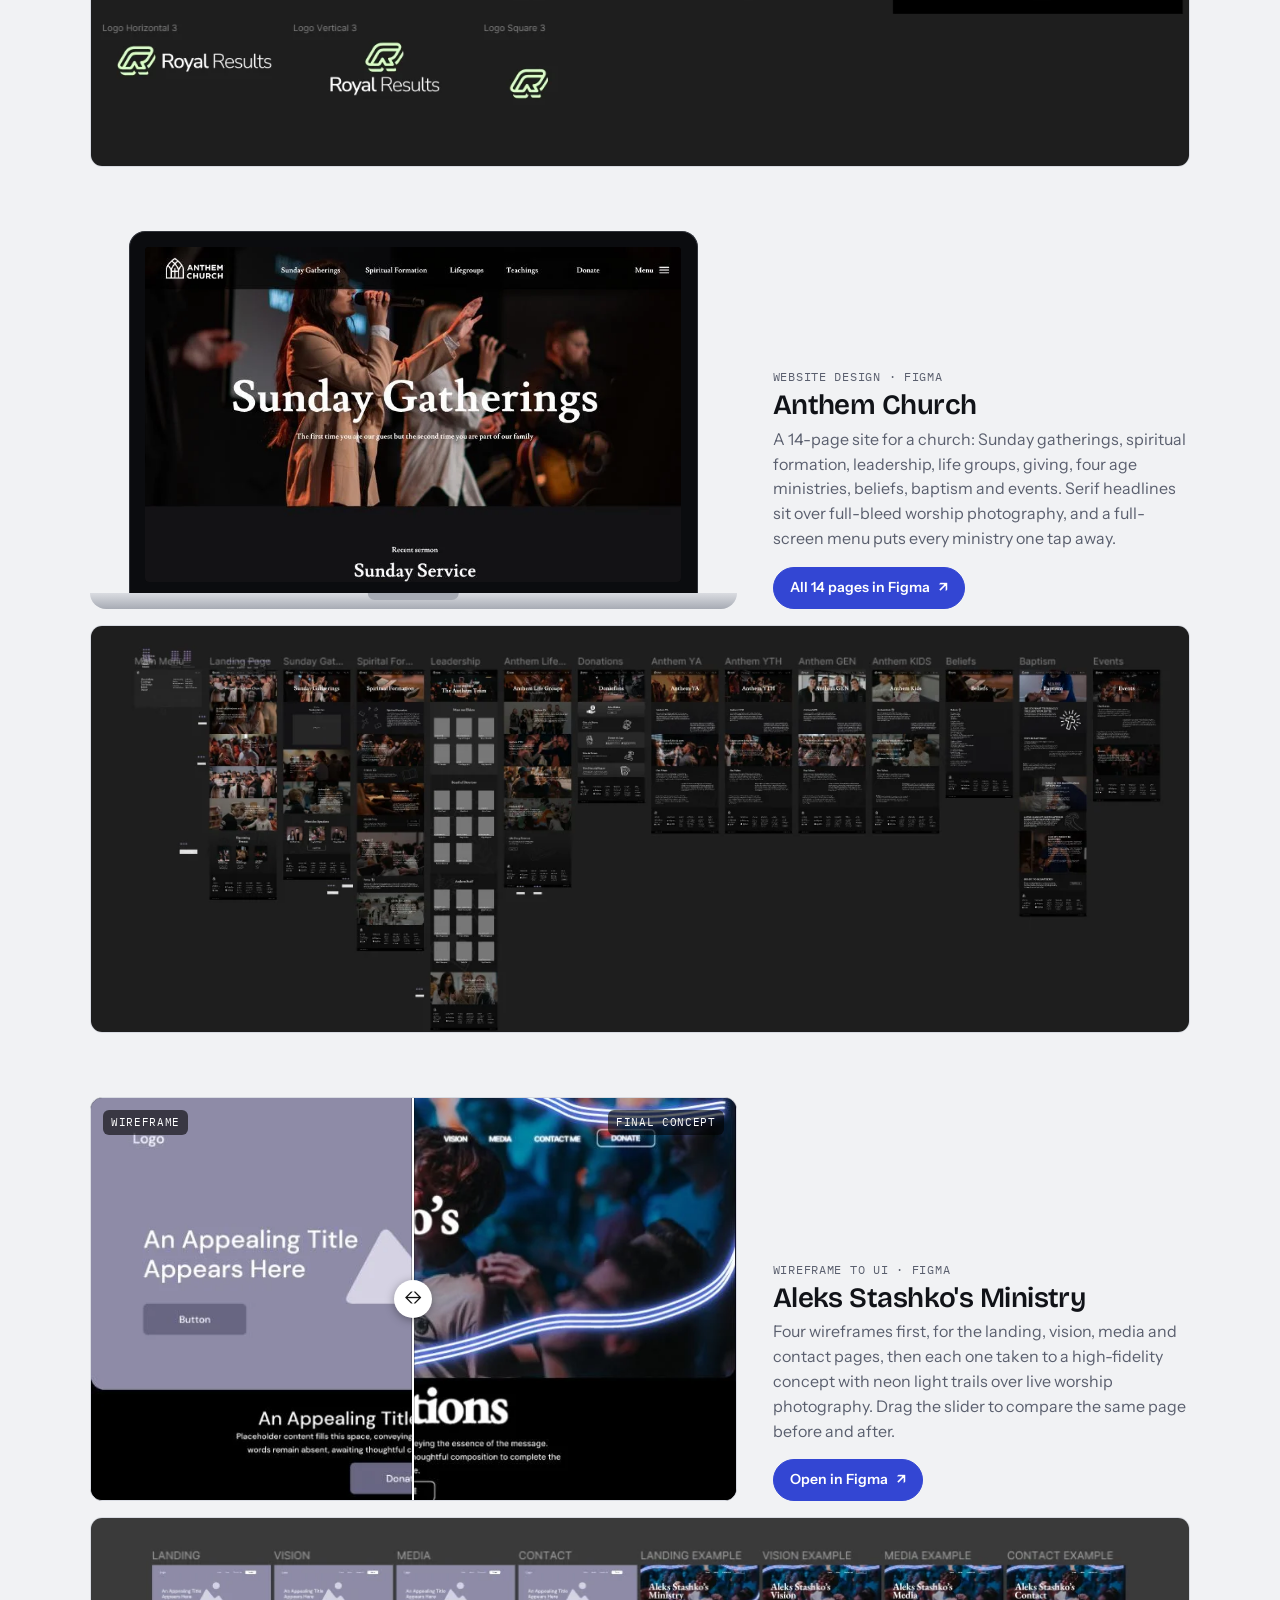
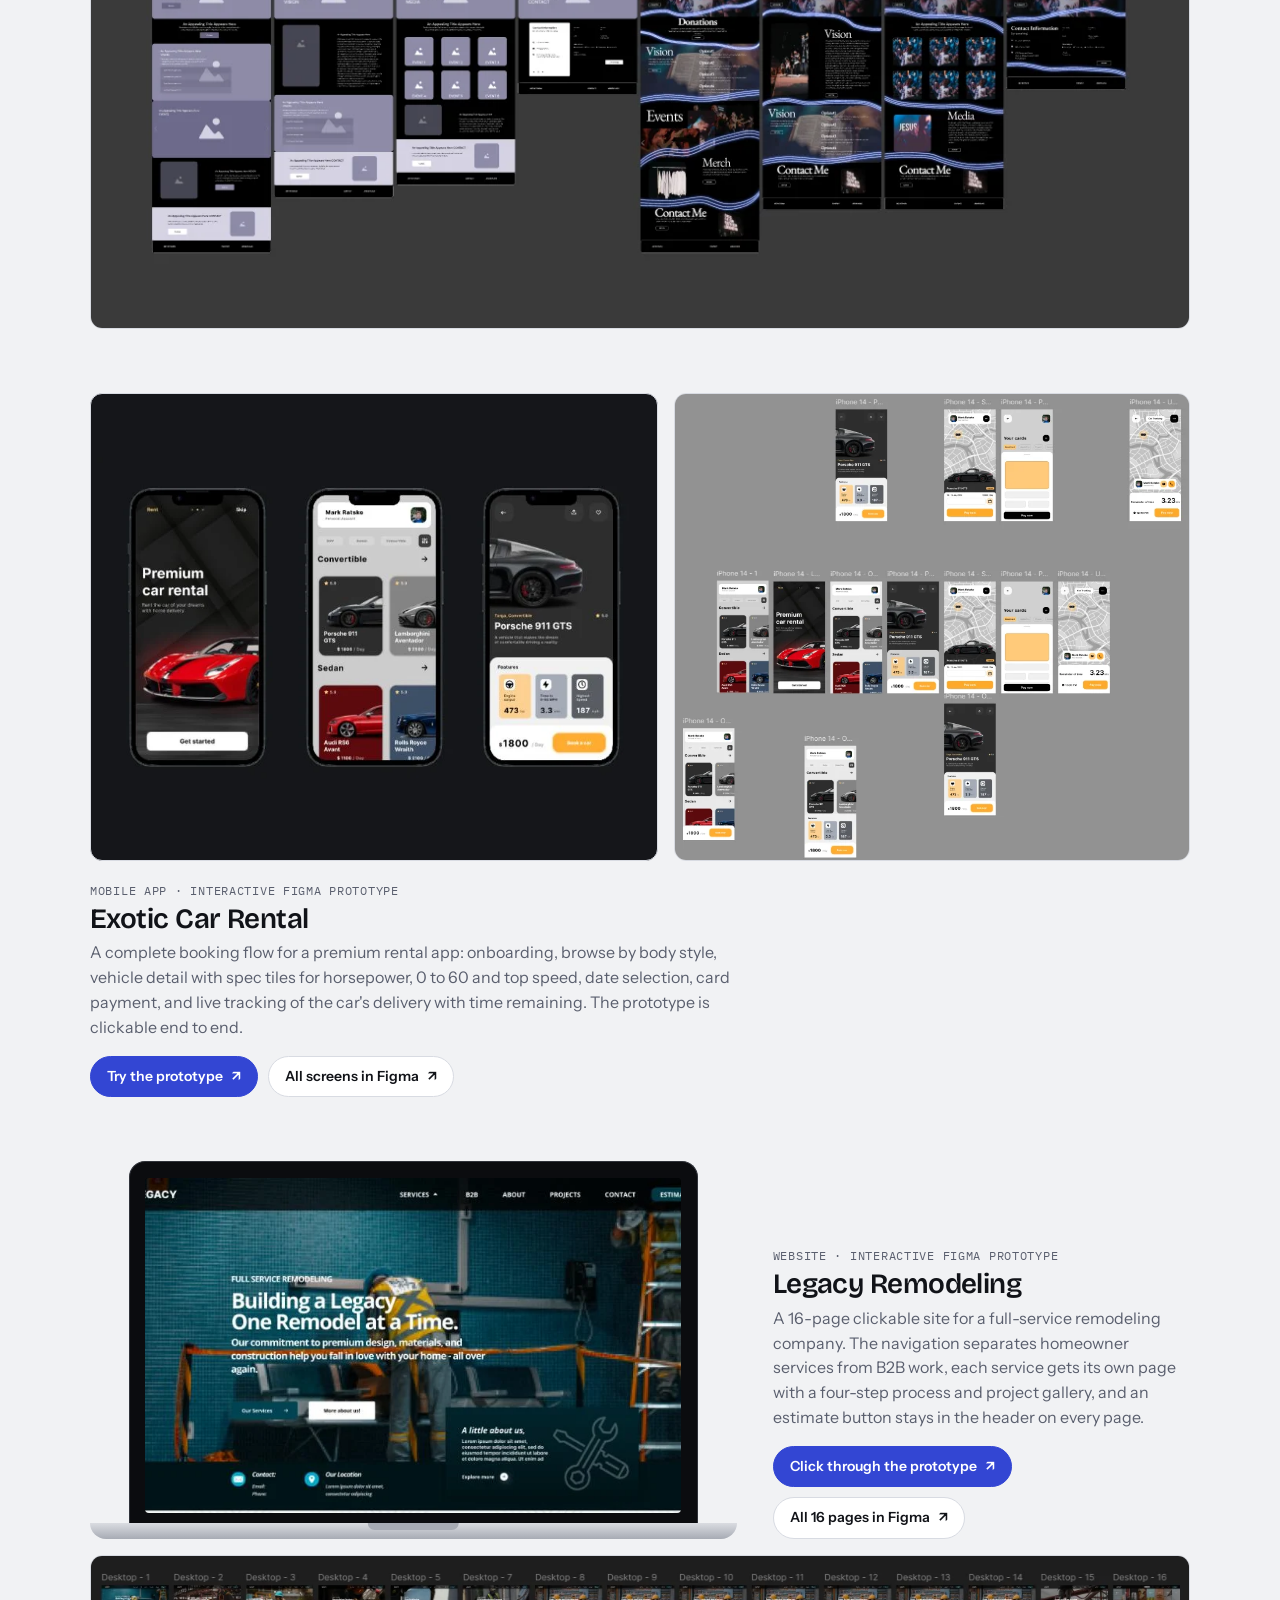
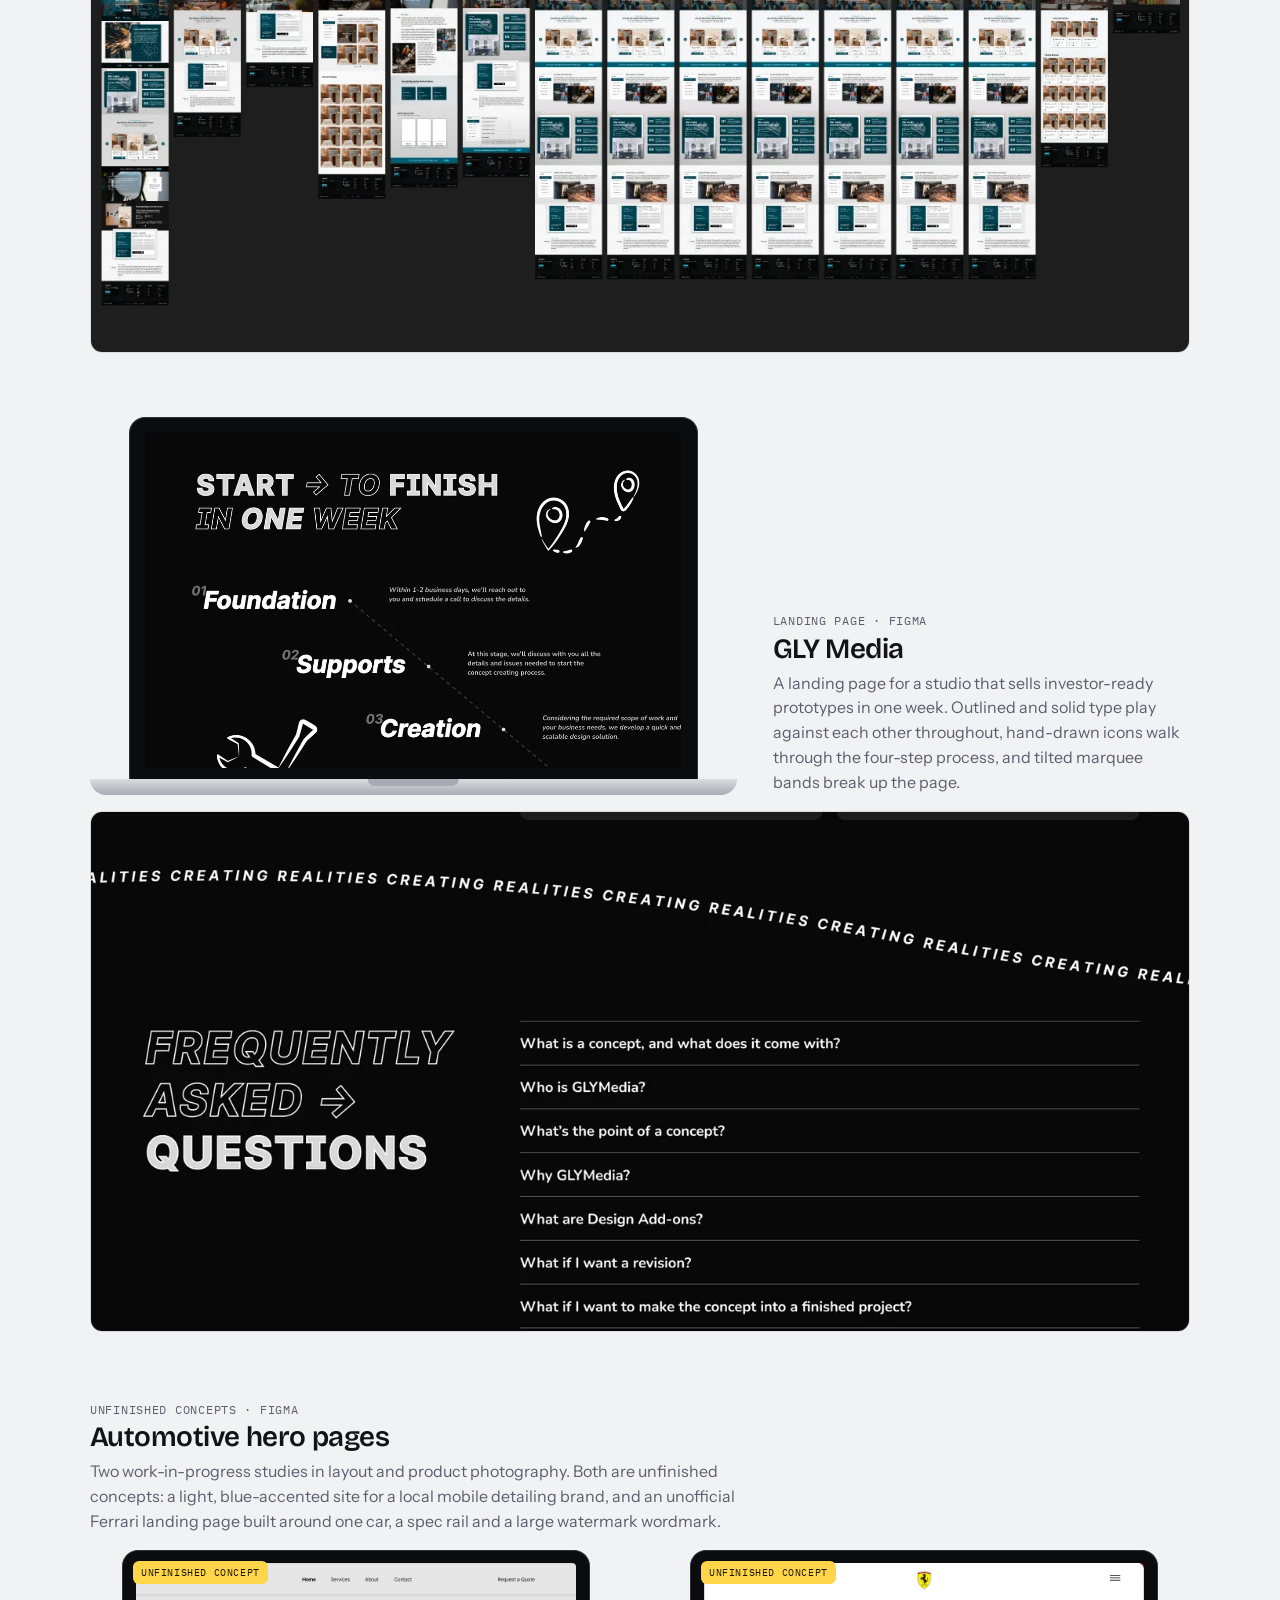
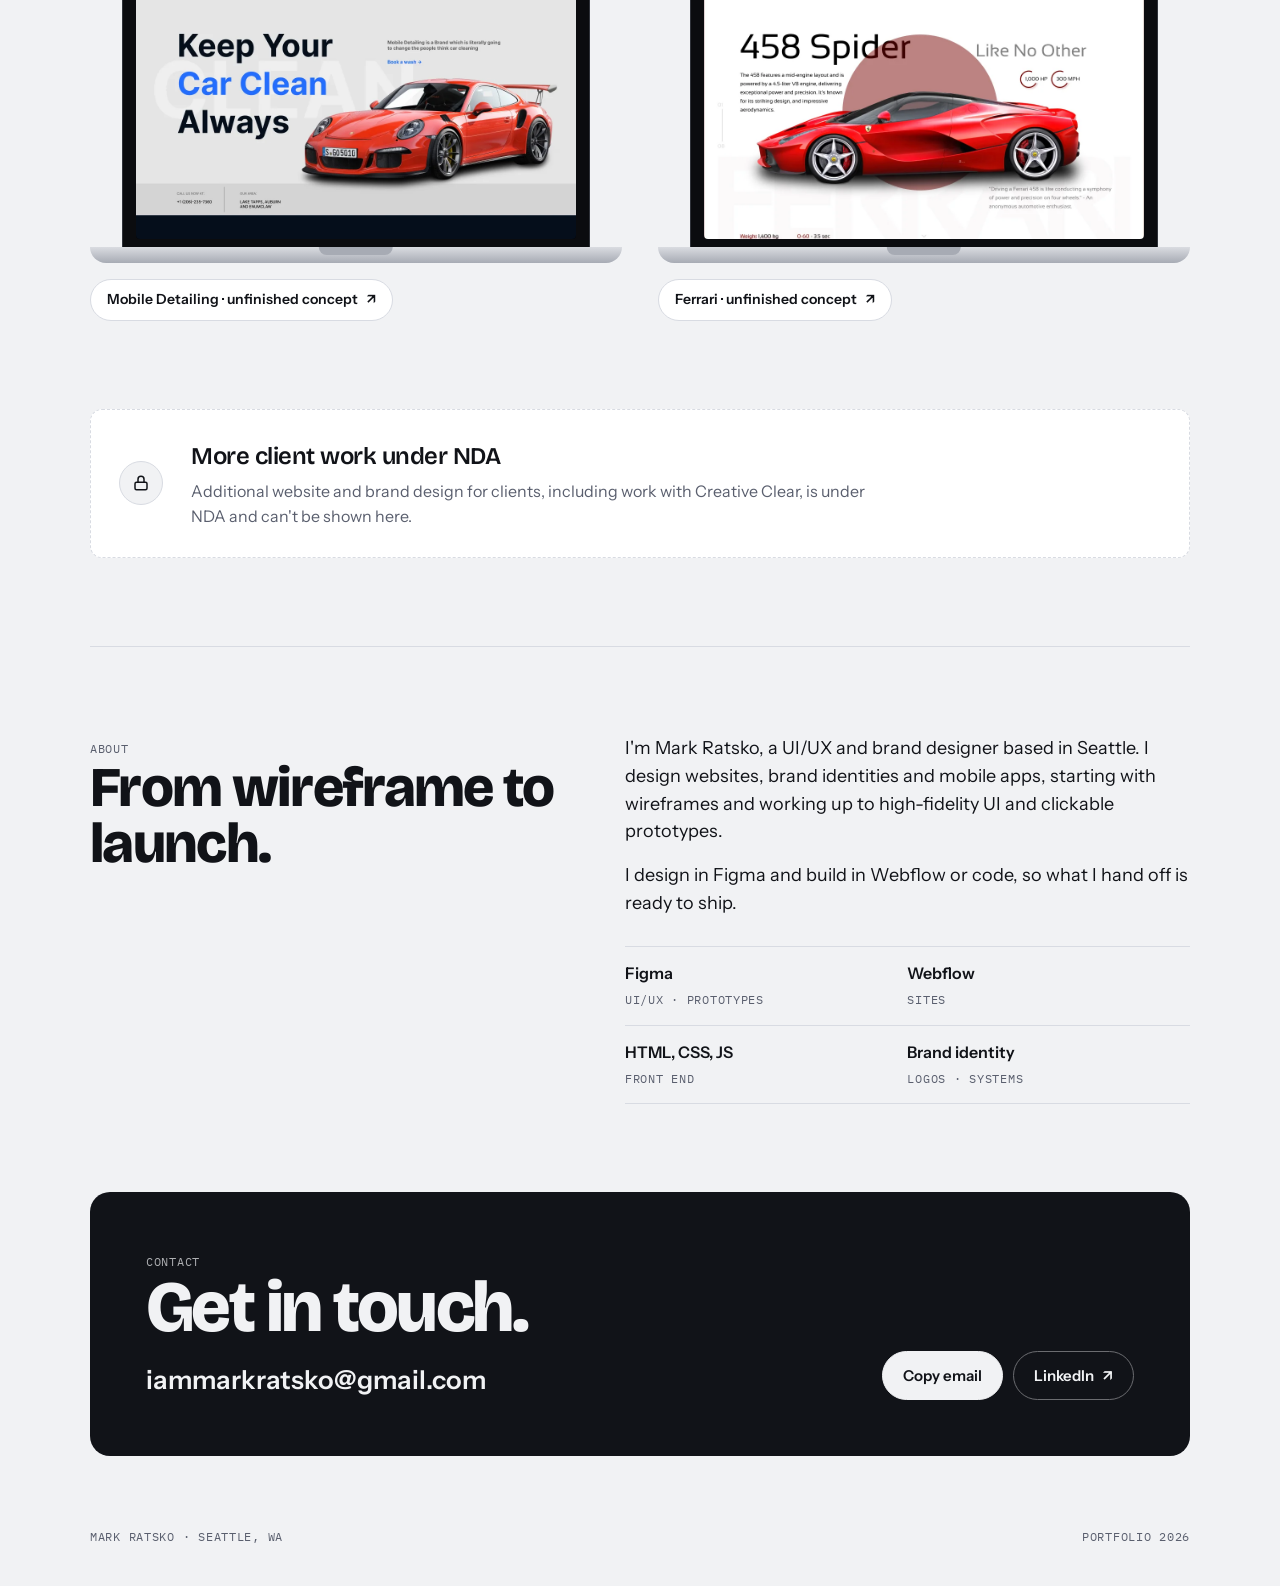
==== commit 1b0124ed: "Add files via upload" ====
--- a/index.html
+++ b/index.html
@@ -224,6 +224,25 @@
 @media (max-width: 860px) { .results, .fit-grid { grid-template-columns: minmax(0, 1fr); } }
 @media (max-width: 480px) { .stats { grid-template-columns: minmax(0, 1fr); } }
 .wip { position: absolute; top: 10px; left: 10px; z-index: 2; font-family: var(--mono); font-size: 10px; letter-spacing: .06em; text-transform: uppercase; background: #FFD54A; color: #1A1600; padding: 4px 8px; border-radius: 6px; pointer-events: none; }
+.expand { position: absolute; top: 10px; right: 10px; z-index: 3; display: inline-flex; align-items: center; gap: 6px; font: 600 12px var(--body); background: rgba(255,255,255,.92); color: #111; border: 0; border-radius: 999px; padding: 6px 12px; cursor: pointer; box-shadow: 0 2px 8px rgba(0,0,0,.3); }
+.expand:hover { background: #fff; }
+button.link-btn { font: inherit; font-weight: 600; font-size: 14px; cursor: pointer; }
+dialog.viewer { width: 100vw; height: 100vh; max-width: 100vw; max-height: 100vh; margin: 0; padding: 0; border: 0; background: #0B0C0F; color: #fff; }
+dialog.viewer::backdrop { background: rgba(0,0,0,.85); }
+.viewer-bar { position: sticky; top: 0; z-index: 2; display: flex; align-items: center; justify-content: space-between; gap: 12px; padding: 12px clamp(16px, 3vw, 28px); padding-top: calc(12px + env(safe-area-inset-top, 0px)); background: rgba(11,12,15,.92); backdrop-filter: blur(8px); border-bottom: 1px solid #262A31; }
+.viewer-bar strong { font-family: var(--display); font-size: 18px; letter-spacing: -0.01em; }
+.viewer-bar .ctrl { display: flex; gap: 8px; }
+.viewer-bar button { font: 600 13px var(--body); border-radius: 999px; padding: 8px 14px; cursor: pointer; border: 1px solid #3A3E47; background: transparent; color: #fff; }
+.viewer-bar button.close { background: #fff; color: #111; border-color: #fff; }
+.viewer-body { height: calc(100% - 58px); overflow: auto; padding: clamp(12px, 3vw, 32px); }
+.viewer-body img { display: block; margin: 0 auto; width: 100%; max-width: 1280px; height: auto; border-radius: 8px; box-shadow: 0 20px 60px rgba(0,0,0,.5); cursor: zoom-in; }
+.viewer-body.zoomed img { max-width: none; width: 1600px; cursor: zoom-out; }
+.viewer-bar .seg { display: inline-flex; border: 1px solid #3A3E47; border-radius: 999px; overflow: hidden; }
+.viewer-bar .seg button { border: 0; border-radius: 0; }
+.viewer-bar .seg button[aria-pressed="true"] { background: #fff; color: #111; }
+.viewer-stage { height: calc(100% - 58px); display: flex; justify-content: center; background: #16181C; padding: clamp(0px, 1.5vw, 16px); }
+.viewer-stage iframe { width: 100%; height: 100%; border: 0; background: #000; border-radius: 10px; transition: width .3s ease; box-shadow: 0 20px 60px rgba(0,0,0,.5); }
+@media (max-width: 640px) { .viewer-bar .seg { display: none; } .viewer-bar strong { font-size: 15px; } }
 </style>
 </head>
 <body>
@@ -316,6 +335,7 @@
               <div class="screen-wrap">
                 <div class="display scroll" tabindex="0" aria-label="Scrollable Cascadia Collection home page"><img src="[data-uri]" alt="Full Cascadia Collection home page: cinematic hero with a serif wordmark, marque ticker, filterable inventory grid, philosophy quote, services, private viewing form and footer" width="1000" height="5000"></div>
                 <span class="scroll-hint">Scroll the screen</span>
+                <button class="expand" type="button" data-view="cascadia" data-title="Cascadia Collection">&#9654; Try it live</button>
               </div>
             </div>
             <div class="base"></div>
@@ -325,6 +345,7 @@
             <h3>Cascadia Collection</h3>
             <p>A site for a private exotic and luxury car dealer in the foothills of the Cascades. It pairs a near-black palette and brass accents with an editorial serif, opens on a full-screen video hero, and lets visitors filter the inventory by make and body style, sort it, and open a detail page for every car. A private-viewing form closes the page.</p>
             <ul class="facts"><li>Visual design</li><li>Inventory UX</li><li>Responsive build</li><li>7 vehicle pages</li></ul>
+            <div class="links"><button class="link-btn primary" type="button" data-view="cascadia" data-title="Cascadia Collection">Try the live site <span aria-hidden="true">&#9654;</span></button> <a class="link-btn" href="cascadia/index.html" target="_blank" rel="noopener">Open in new tab <span aria-hidden="true">&#8599;</span></a></div>
           </div>
         </div>
       </article>
@@ -338,6 +359,7 @@
                 <span class="wip">Concept</span>
                 <div class="display scroll" tabindex="0" aria-label="Scrollable Stoke Mountain home page"><img src="[data-uri]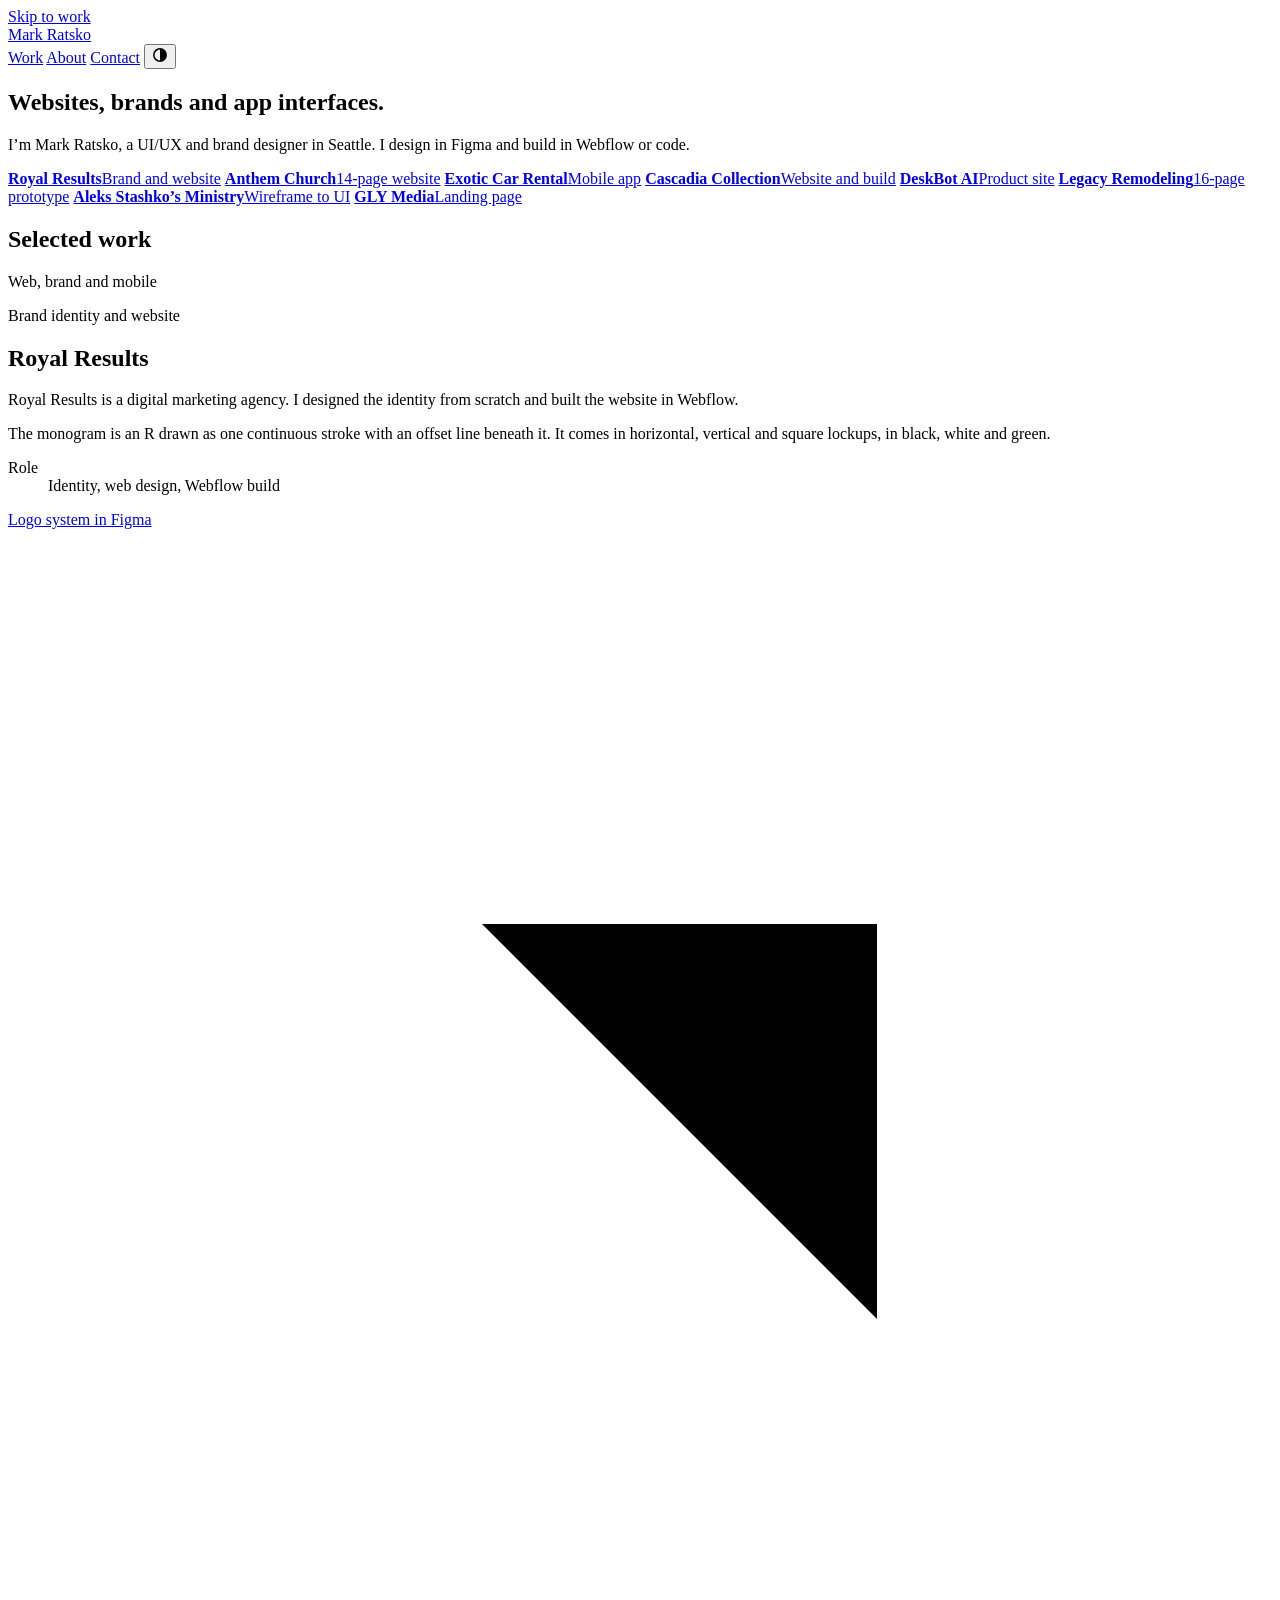
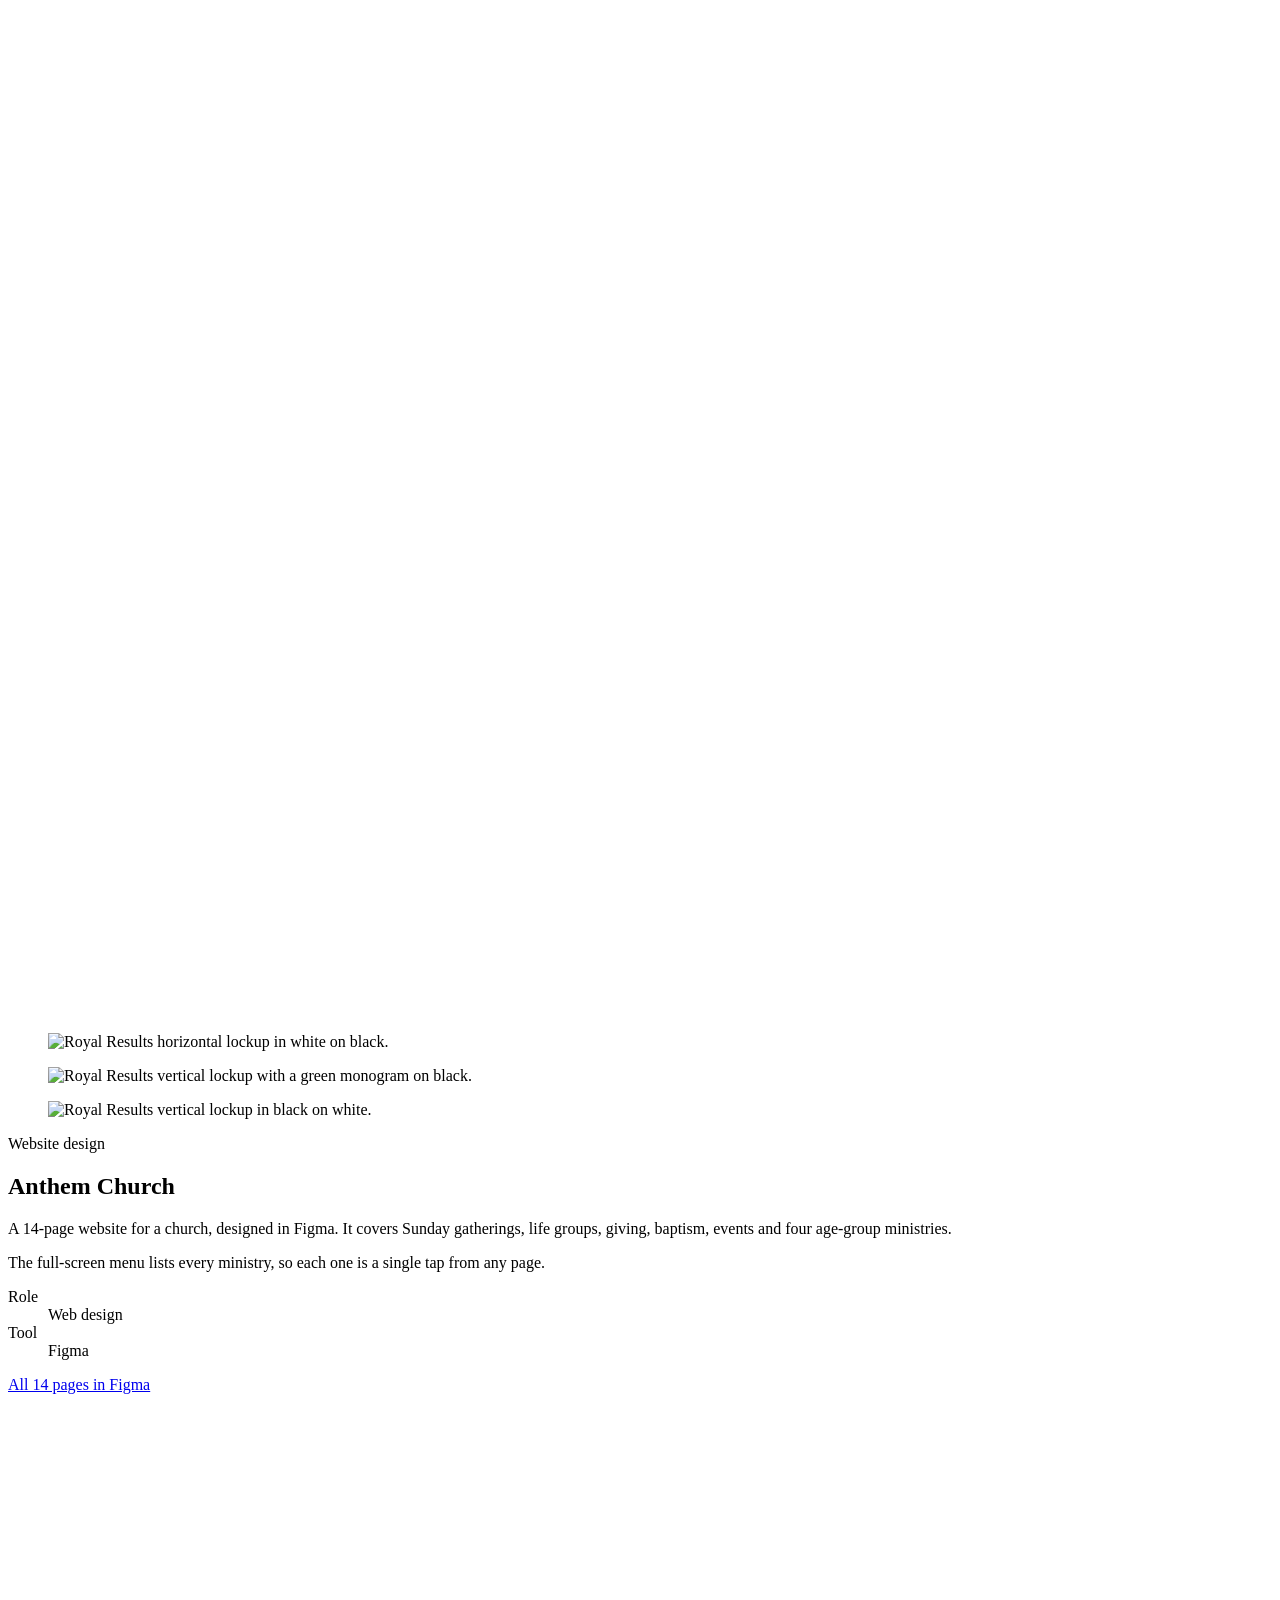
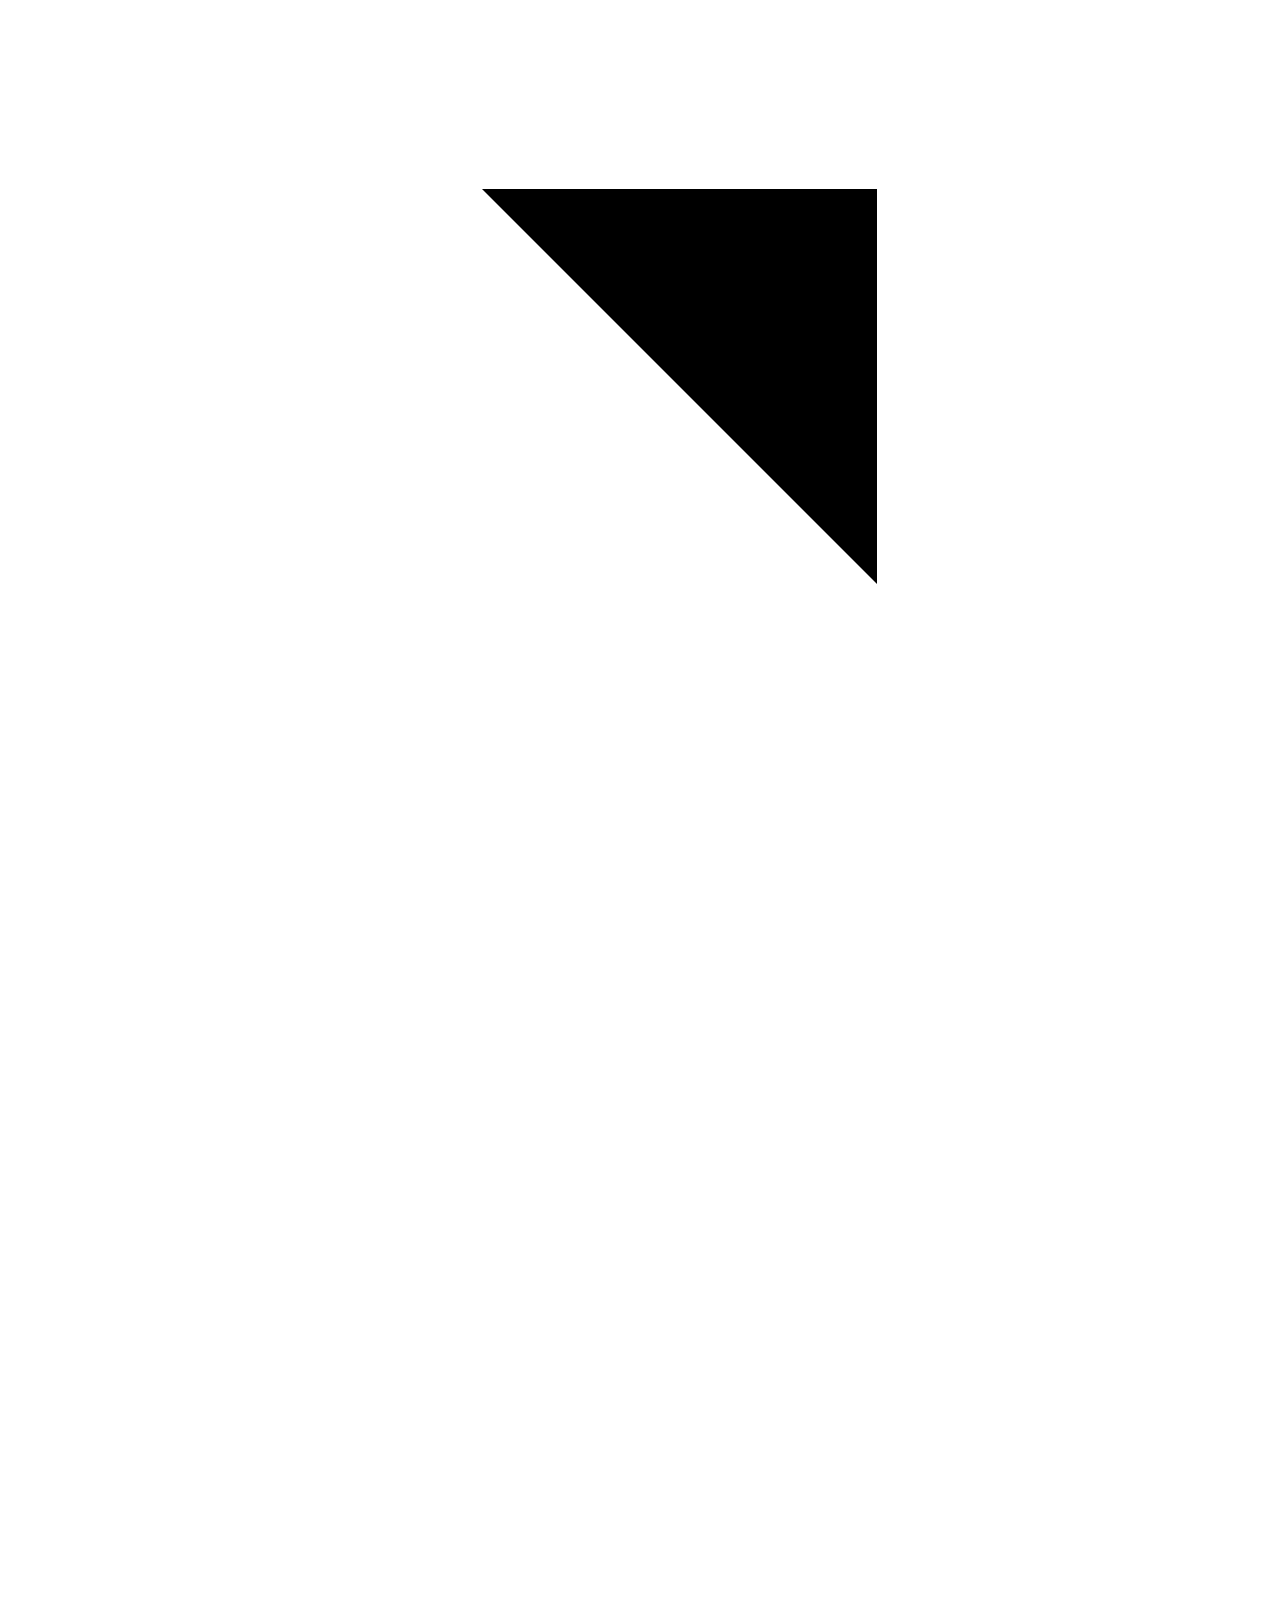
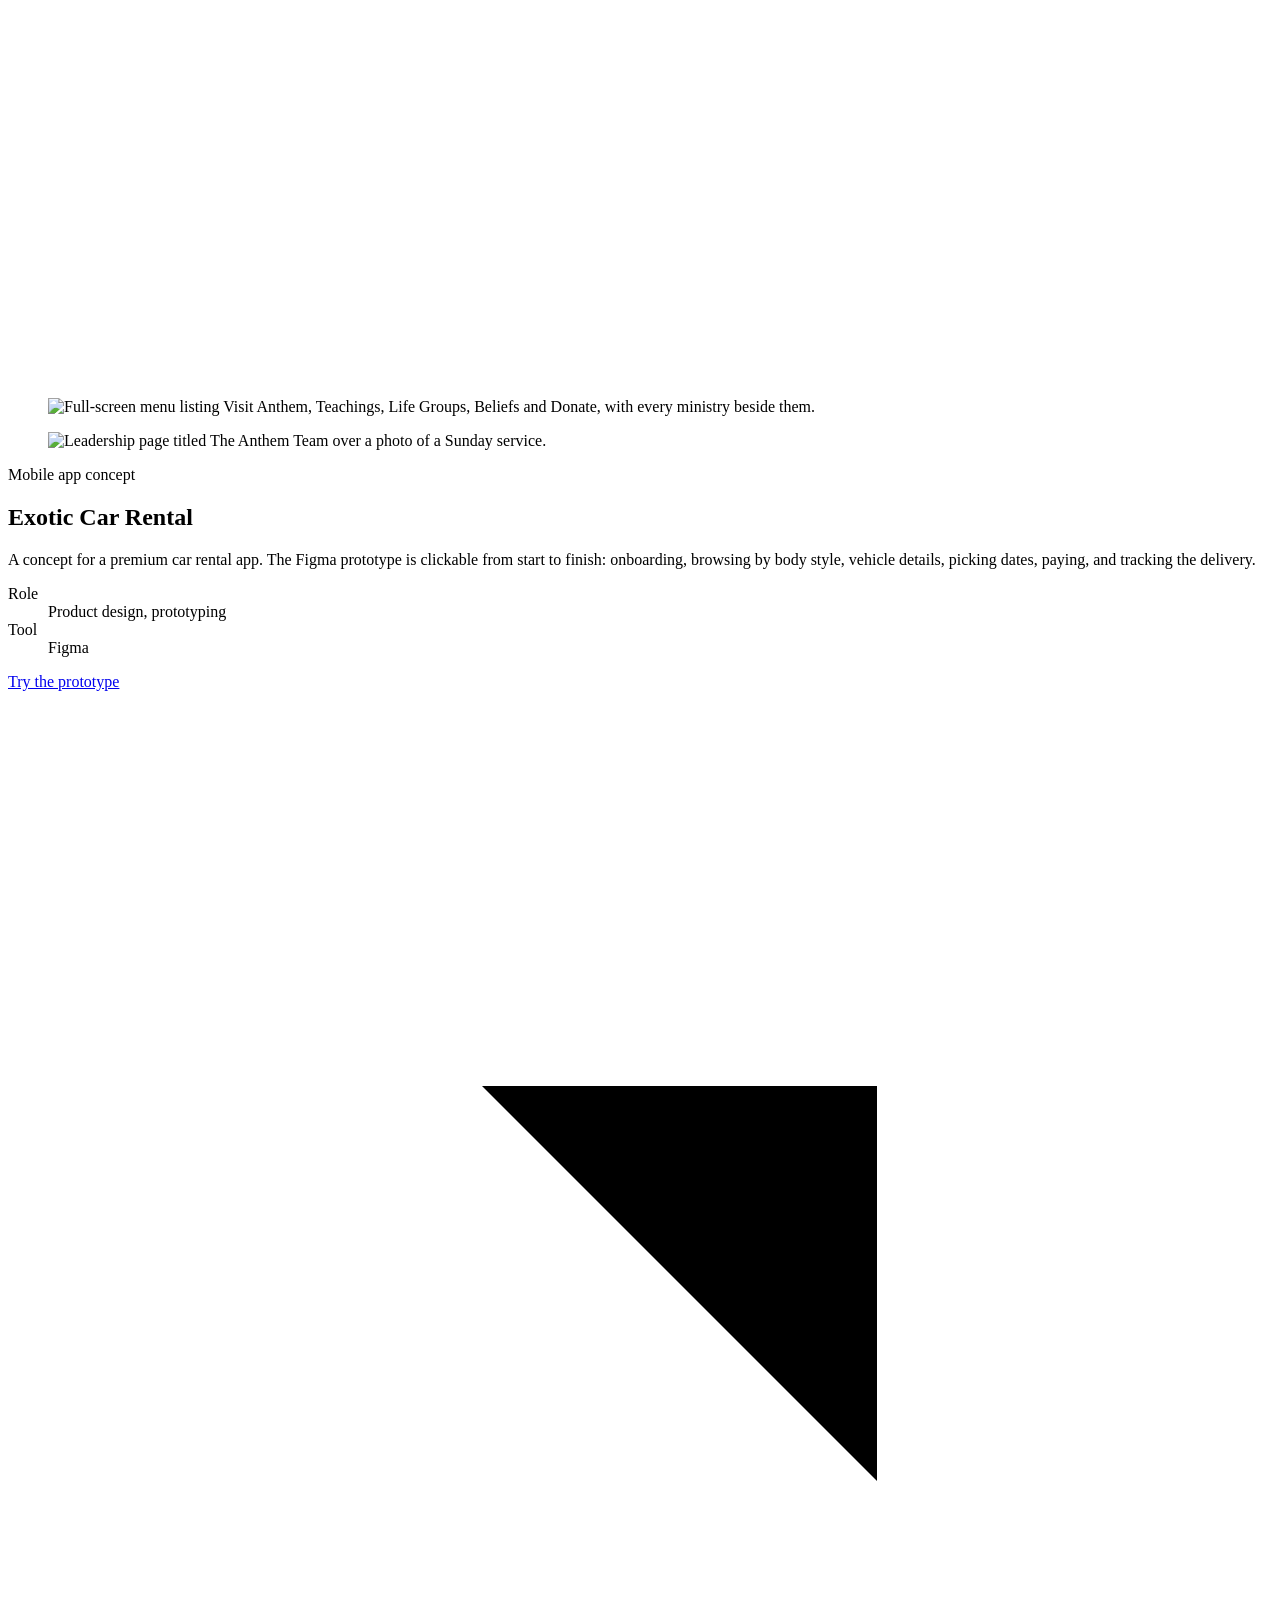
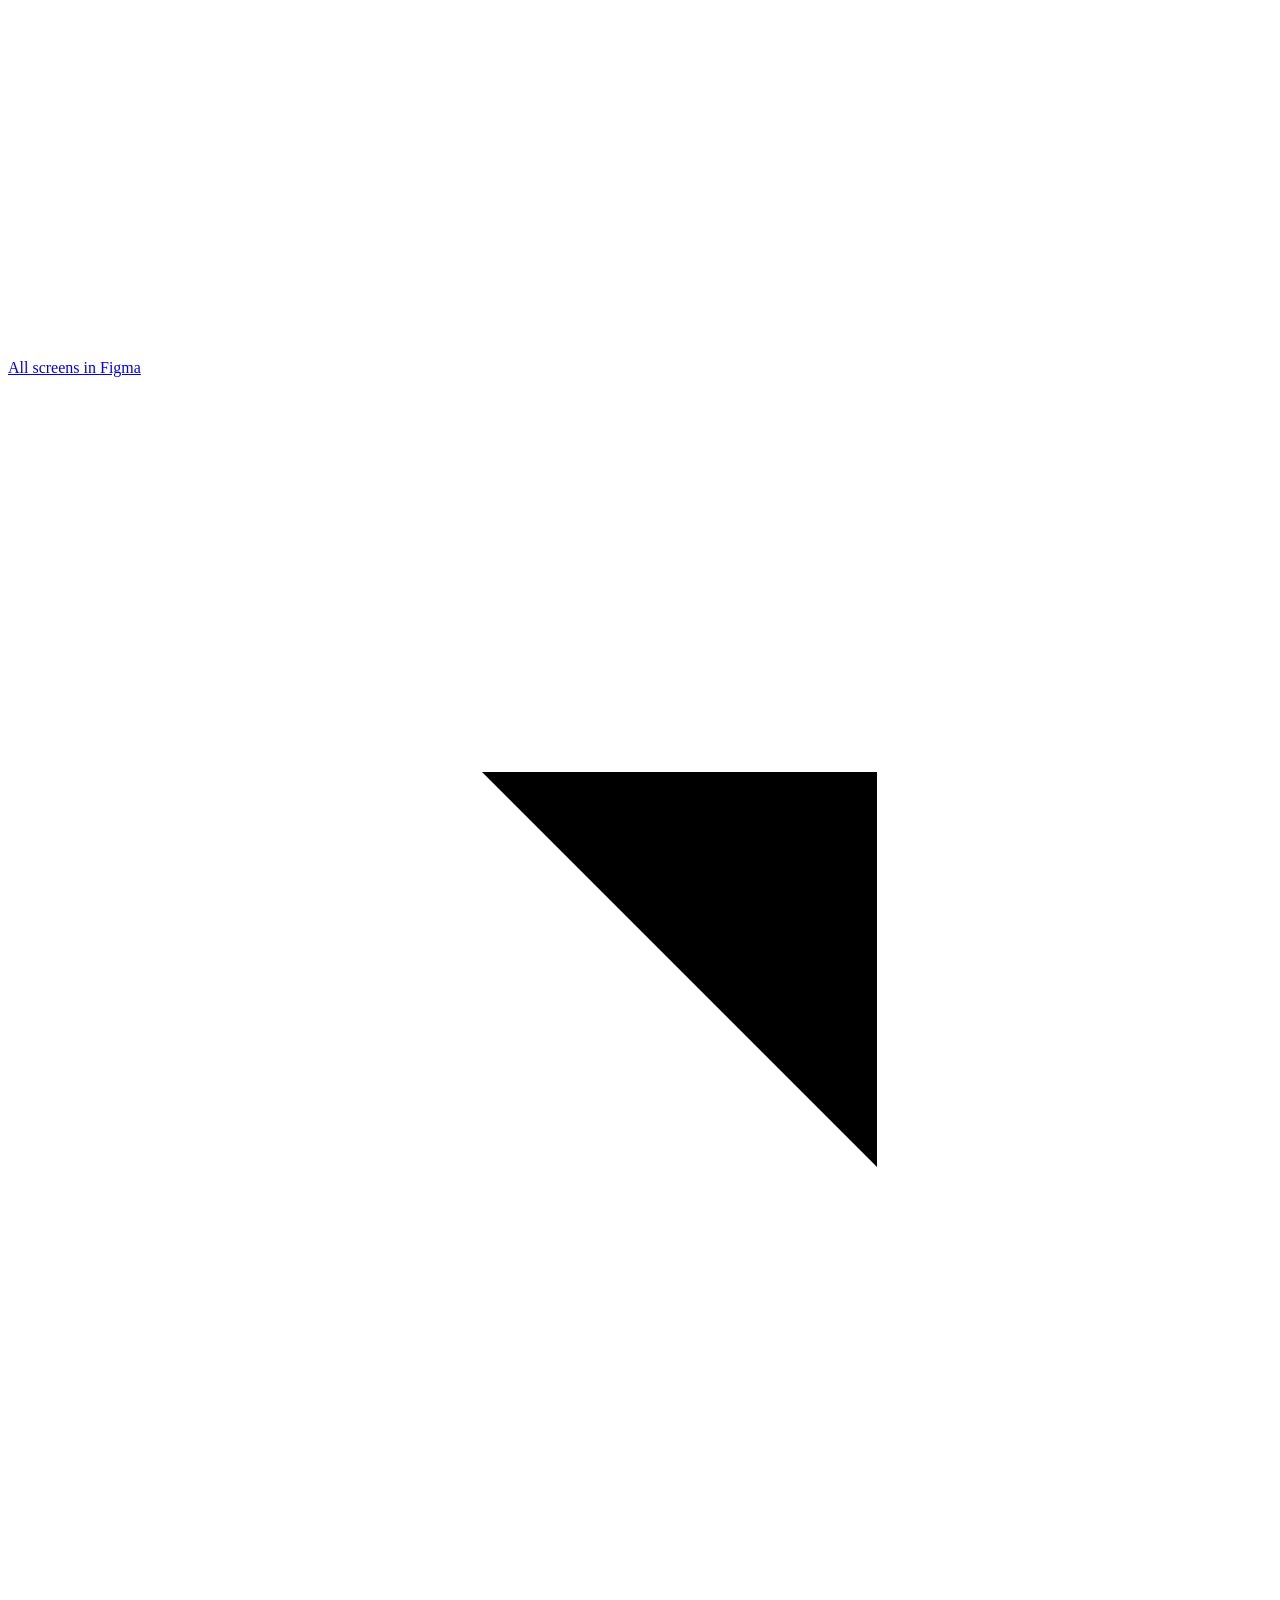
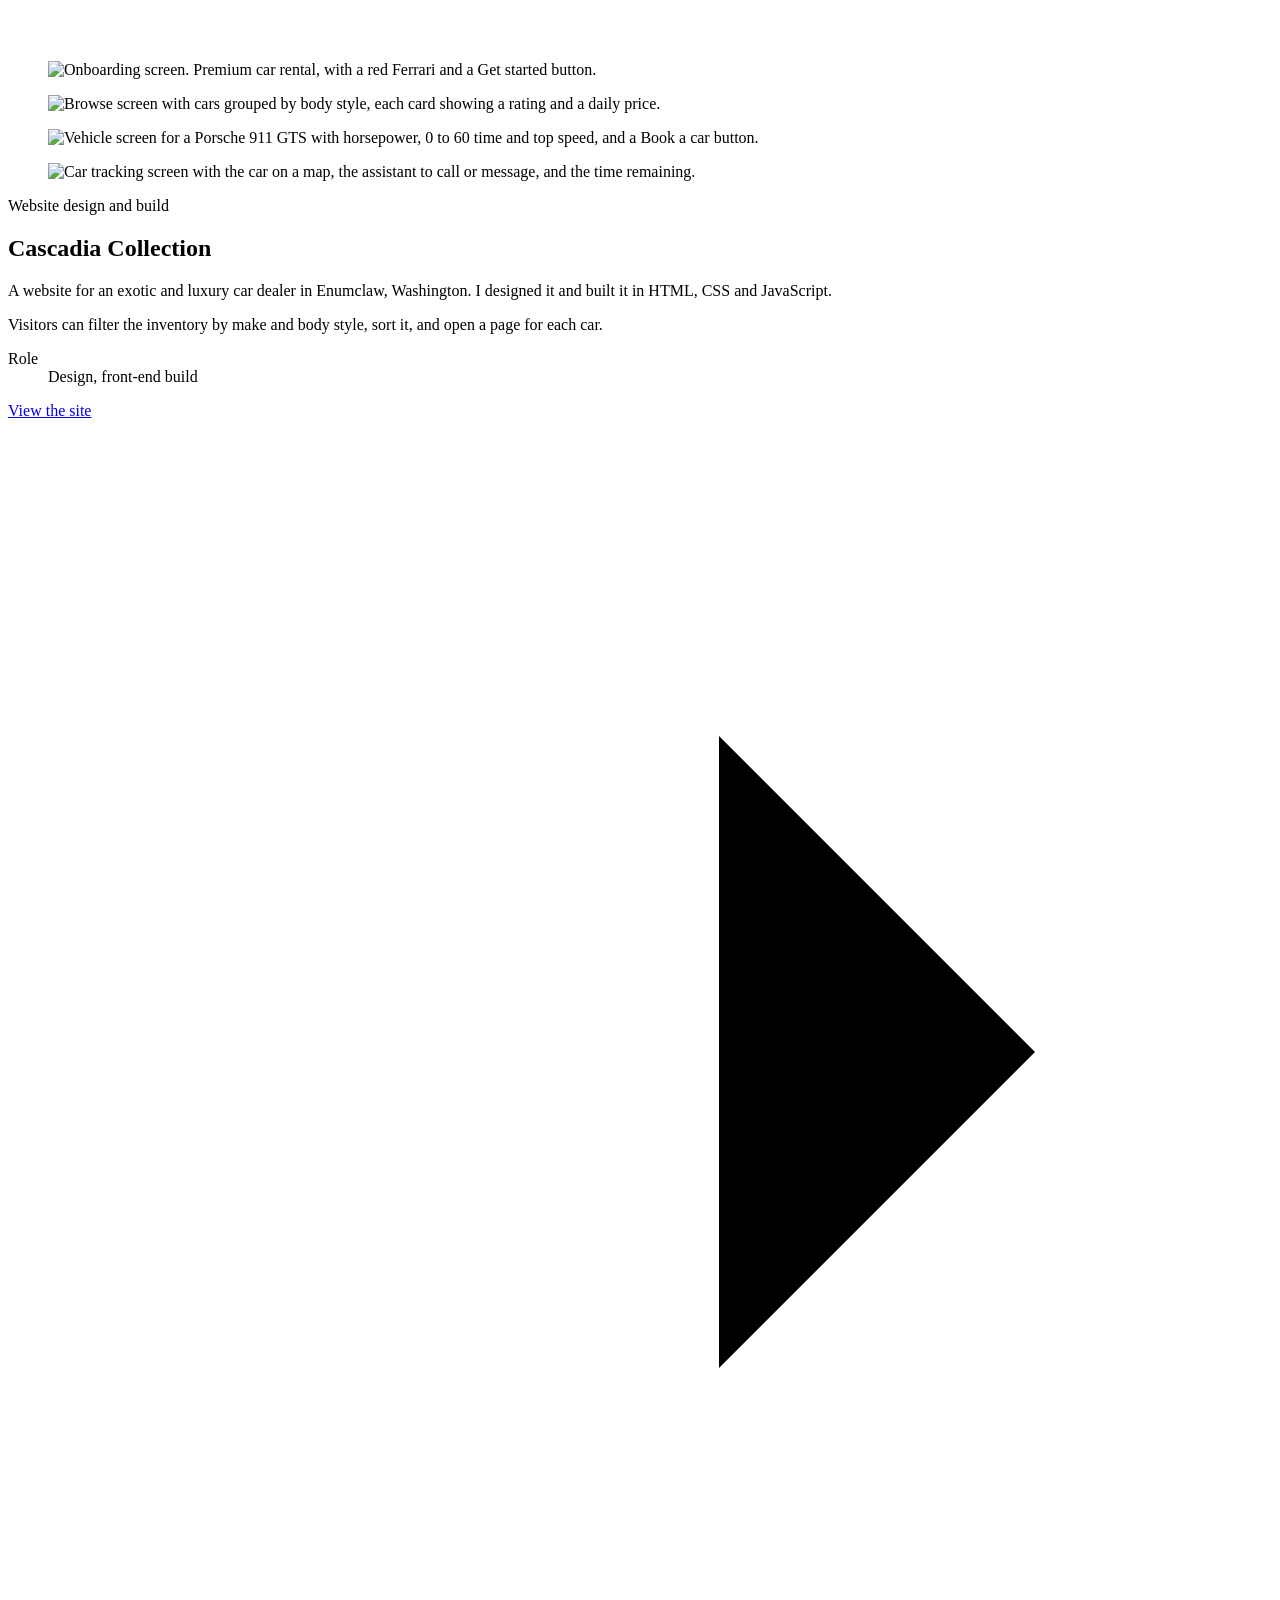
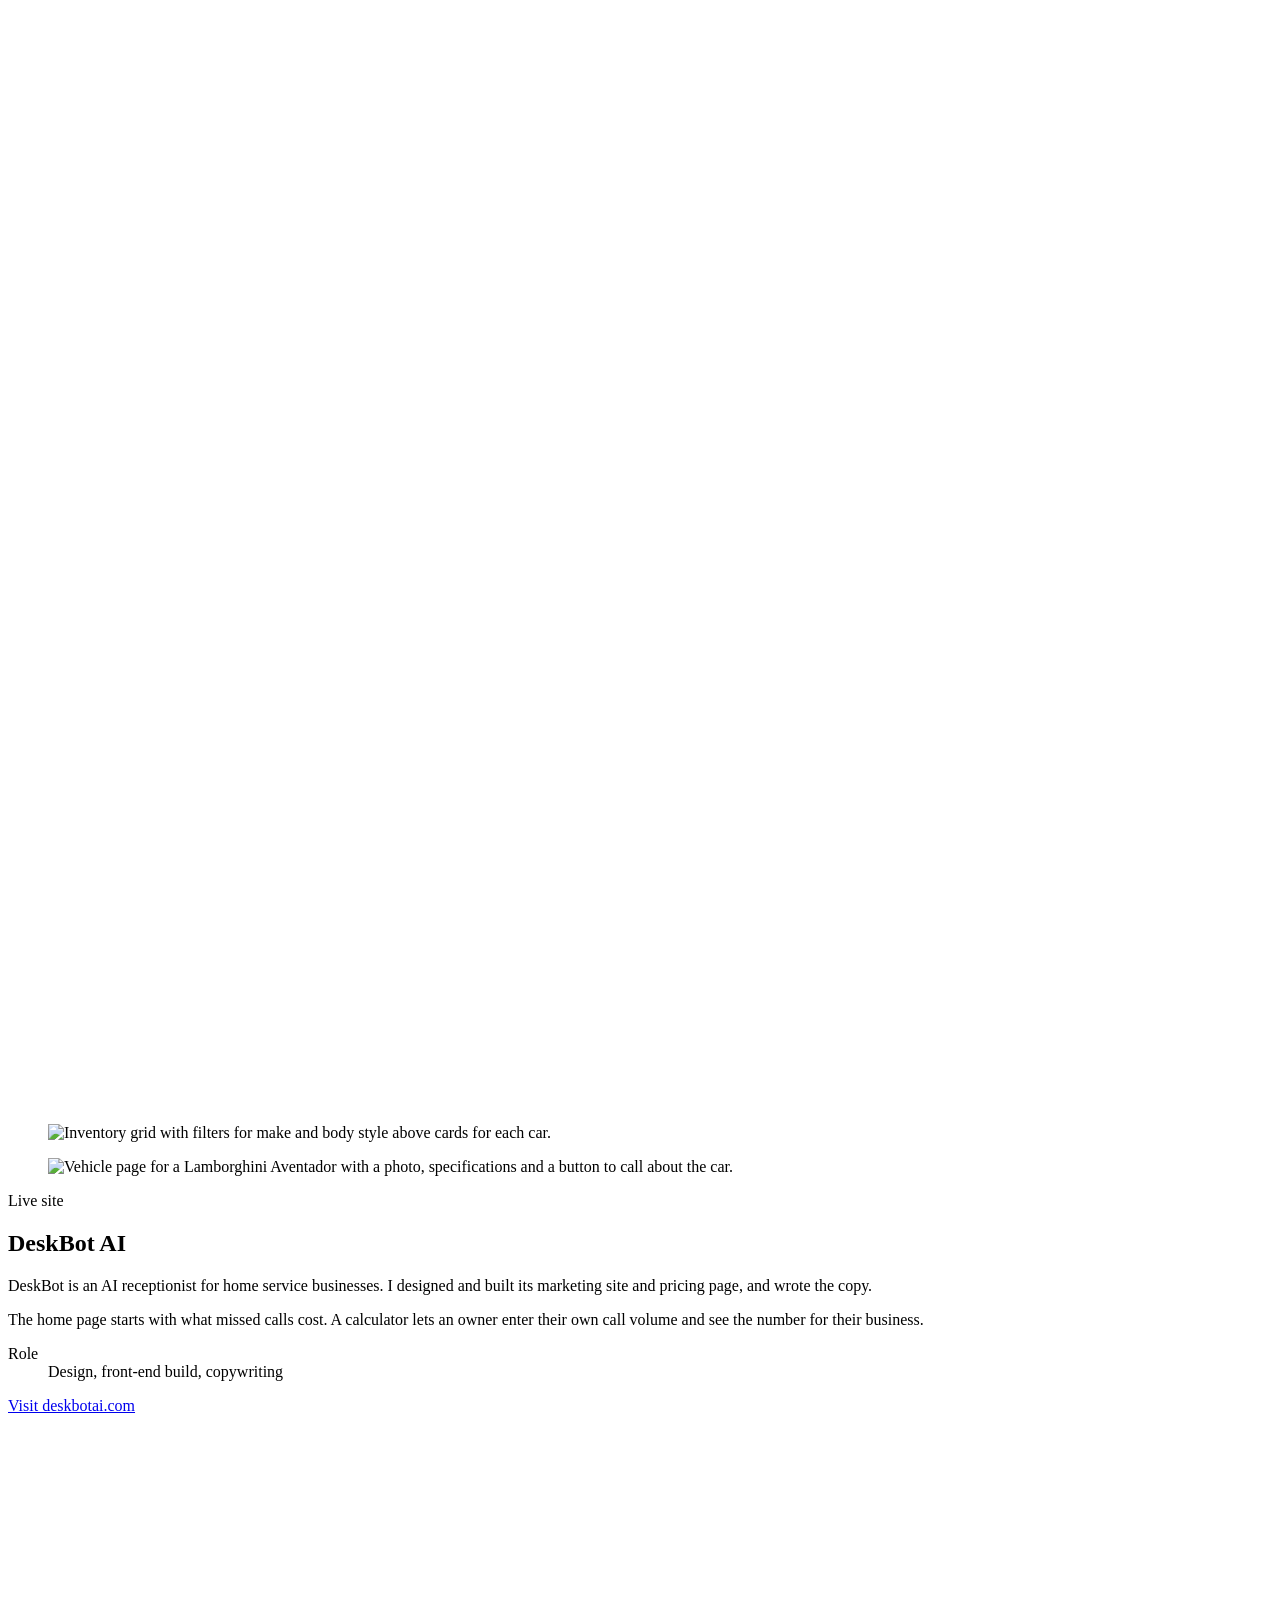
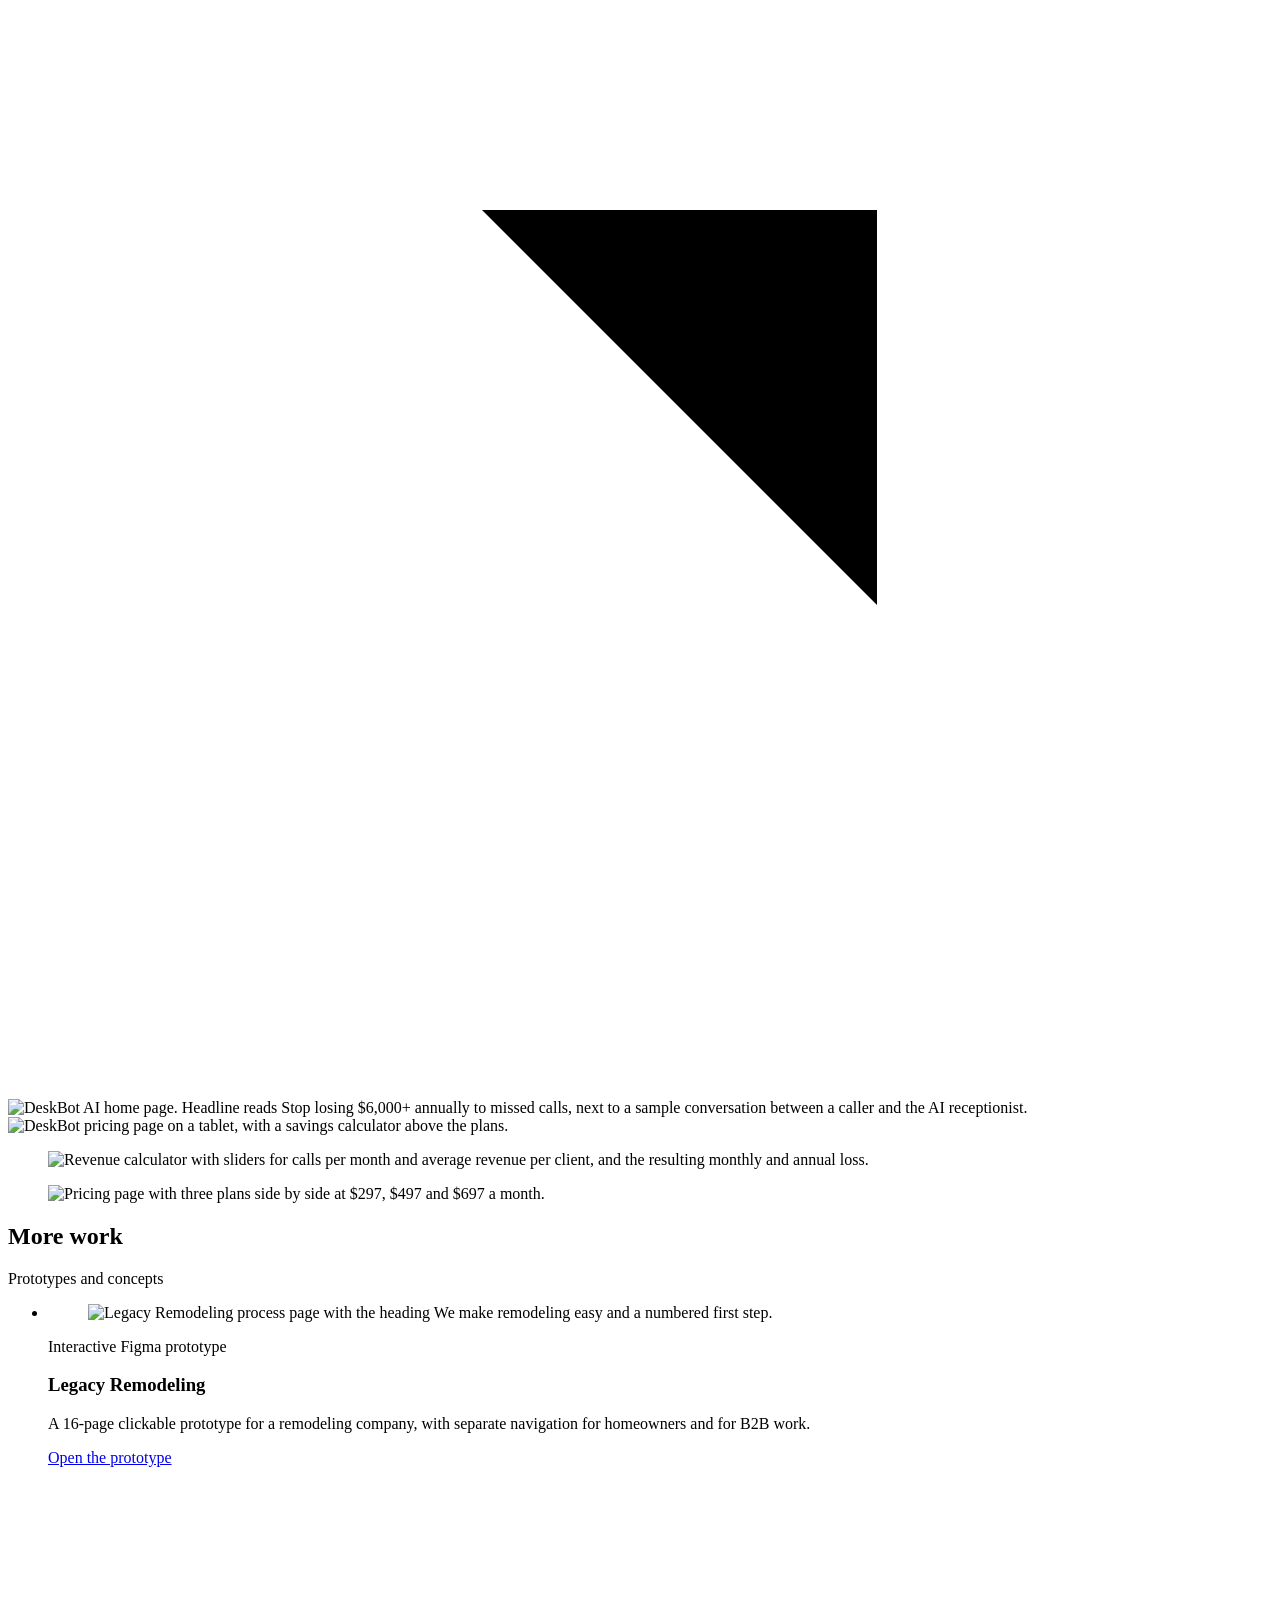
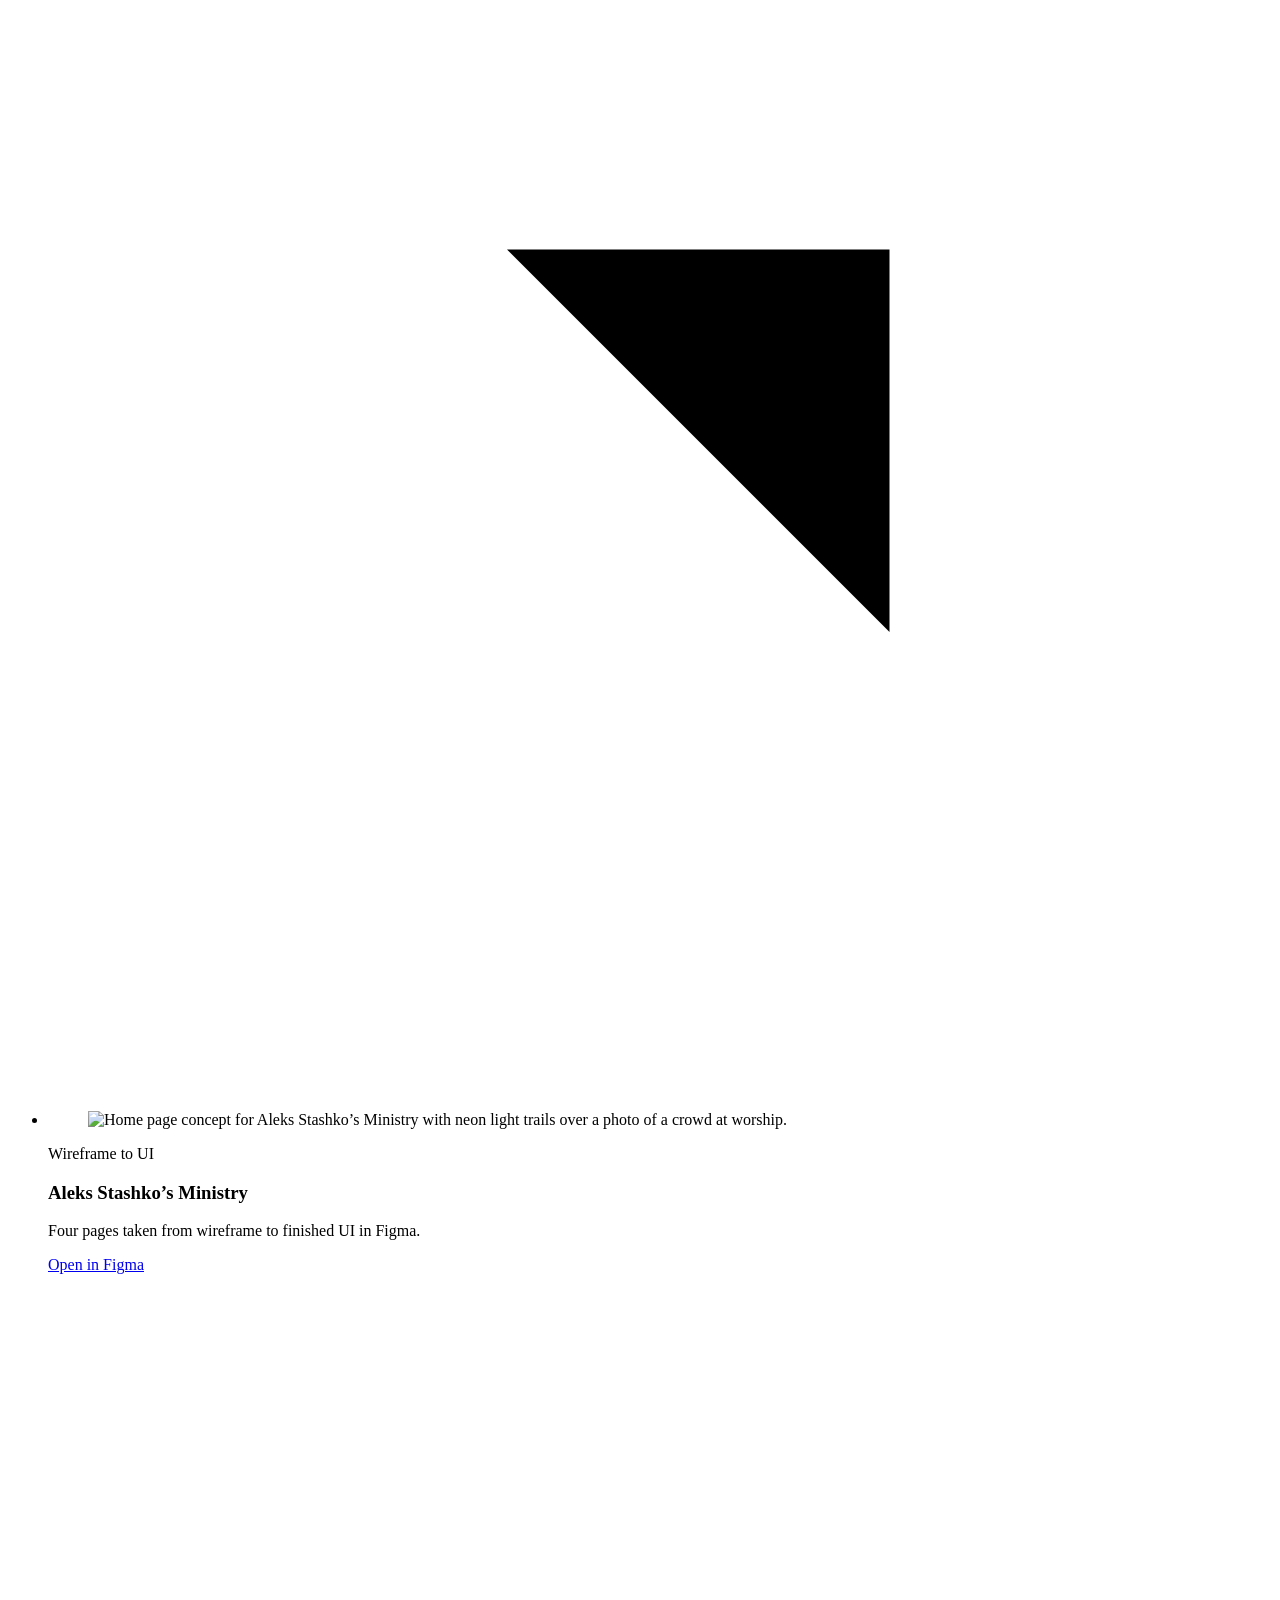
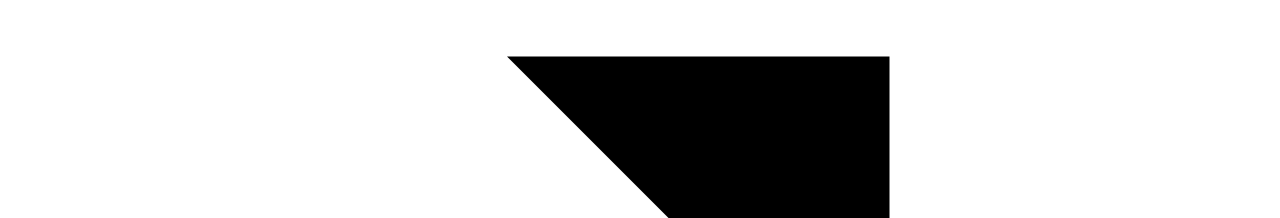
==== commit a19e7abe: "Portfolio: homepage, 404, icons" ====
--- a/index.html
+++ b/index.html
@@ -3,629 +3,327 @@
 <head>
 <meta charset="utf-8">
 <meta name="viewport" content="width=device-width, initial-scale=1">
-<meta name="description" content="Mark Ratsko - UI/UX, brand identity and web design portfolio.">
-<title>Mark Ratsko Portfolio</title>
-<link rel="preconnect" href="https://fonts.googleapis.com">
-<link rel="preconnect" href="https://fonts.gstatic.com" crossorigin>
-<link rel="stylesheet" href="https://fonts.googleapis.com/css2?family=Bricolage+Grotesque:opsz,wght@12..96,400;12..96,600;12..96,800&family=Instrument+Sans:wght@400;500;600&family=IBM+Plex+Mono:wght@400;500&display=swap">
-<style>
-/* Layout: a studio wall. Big name and statement up top, one featured product case, then a two-column wall of work with a before/after slider. */
-:root {
-  --bg: #F1F2F4;
-  --surface: #FFFFFF;
-  --ink: #111318;
-  --muted: #5A5F6E;
-  --line: #D8DBE2;
-  --accent: #3346D3;
-  --panel: #15161A;
-  --display: "Bricolage Grotesque", "Arial Black", system-ui, sans-serif;
-  --body: "Instrument Sans", "Helvetica Neue", Arial, sans-serif;
-  --mono: "IBM Plex Mono", ui-monospace, "SFMono-Regular", Menlo, monospace;
-  --r: 12px;
-}
-@media (prefers-color-scheme: dark) {
-  :root:not([data-theme="light"]) {
-    --bg: #0D0F12; --surface: #16191E; --ink: #ECEEF2; --muted: #9AA0AE; --line: #262A31; --accent: #8D9BFF; --panel: #1B1D22;
-    color-scheme: dark;
-  }
-}
-:root[data-theme="dark"] {
-  --bg: #0D0F12; --surface: #16191E; --ink: #ECEEF2; --muted: #9AA0AE; --line: #262A31; --accent: #8D9BFF; --panel: #1B1D22;
-  color-scheme: dark;
-}
-
-* { box-sizing: border-box; }
-body {
-  background: var(--bg);
-  color: var(--ink);
-  font-family: var(--body);
-  font-size: 16px;
-  line-height: 1.55;
-  margin: 0;
-  -webkit-font-smoothing: antialiased;
-}
-.wrap { max-width: 1180px; margin: 0 auto; padding-inline: clamp(16px, 4vw, 40px); }
-a { color: inherit; }
-a:focus-visible, button:focus-visible, input:focus-visible { outline: 2px solid var(--accent); outline-offset: 3px; border-radius: 4px; }
-img { display: block; max-width: 100%; height: auto; }
-.mono { font-family: var(--mono); font-size: 12px; letter-spacing: 0.06em; text-transform: uppercase; color: var(--muted); }
-
-/* Header */
-.top {
-  position: sticky; top: env(safe-area-inset-top, 0px); z-index: 10;
-  background: color-mix(in srgb, var(--bg) 88%, transparent);
-  backdrop-filter: blur(10px);
-  border-bottom: 1px solid var(--line);
-}
-.top .wrap { display: flex; align-items: center; justify-content: space-between; gap: 16px; padding-block: 14px; }
-.brand { font-family: var(--display); font-weight: 800; font-size: 18px; letter-spacing: -0.01em; text-decoration: none; }
-.nav { display: flex; gap: clamp(14px, 3vw, 28px); font-size: 14px; }
-.nav a { text-decoration: none; color: var(--muted); }
-.nav a:hover { color: var(--ink); }
-
-/* Hero */
-.hero { padding-block: clamp(48px, 9vw, 110px) clamp(40px, 6vw, 72px); display: grid; grid-template-columns: minmax(0, 1.55fr) minmax(0, 1fr); gap: clamp(32px, 5vw, 72px); align-items: end; }
-.hero h1 {
-  font-family: var(--display); font-weight: 800;
-  font-size: clamp(44px, 8.4vw, 112px); line-height: 0.92; letter-spacing: -0.035em;
-  margin: 0 0 28px; text-wrap: balance;
-}
-.hero h1 span { color: var(--accent); }
-.hero p.lede { font-size: clamp(18px, 2vw, 22px); line-height: 1.45; max-width: 34ch; margin: 0; text-wrap: pretty; }
-.hero .meta { display: flex; flex-wrap: wrap; gap: 8px 18px; margin-top: 24px; }
-.status::before { content: ""; display: inline-block; width: 7px; height: 7px; border-radius: 50%; background: #2FB36B; margin-right: 8px; vertical-align: 1px; }
-.index { border-top: 1px solid var(--ink); }
-.index a {
-  display: grid; grid-template-columns: minmax(0, 1fr) auto; gap: 12px; align-items: baseline;
-  padding: 11px 0; border-bottom: 1px solid var(--line); text-decoration: none;
-}
-.index a strong { font-weight: 600; }
-.index a:hover strong { color: var(--accent); }
-.index .mono { font-size: 11px; }
-
-/* Featured case */
-section { scroll-margin-top: 72px; }
-.case { padding-block: clamp(40px, 6vw, 64px); border-top: 1px solid var(--line); }
-.case-head { display: grid; grid-template-columns: minmax(0, 1fr) minmax(0, 1.2fr); gap: clamp(20px, 4vw, 56px); margin-bottom: 28px; align-items: start; }
-.case-head h2 { font-family: var(--display); font-weight: 800; font-size: clamp(32px, 4.6vw, 56px); line-height: 1; letter-spacing: -0.03em; margin: 8px 0 0; text-wrap: balance; }
-.case-head p { margin: 0 0 14px; max-width: 58ch; color: var(--ink); }
-.facts { display: flex; flex-wrap: wrap; gap: 8px; margin: 16px 0 0; padding: 0; list-style: none; }
-.facts li { font-size: 13px; border: 1px solid var(--line); background: var(--surface); padding: 4px 10px; border-radius: 999px; }
-.visit { display: inline-flex; align-items: center; gap: 8px; font-weight: 600; color: var(--accent); text-decoration: none; margin-top: 18px; }
-.visit:hover { text-decoration: underline; }
-
-.shot {
-  border-radius: var(--r); overflow: hidden; background: var(--panel);
-  border: 1px solid var(--line); cursor: zoom-in; padding: 0; margin: 0; width: 100%;
-  transition: transform .25s ease;
-}
-.shot:hover { transform: translateY(-3px); }
-.shot img { width: 100%; }
-.feature-grid { display: grid; grid-template-columns: minmax(0, 1.6fr) minmax(0, 1fr); gap: 16px; }
-.feature-grid .stack { display: grid; gap: 16px; align-content: start; }
-
-/* Work wall */
-.wall-head { display: flex; justify-content: space-between; align-items: baseline; gap: 16px; flex-wrap: wrap; padding-block: clamp(40px, 6vw, 64px) 8px; border-top: 1px solid var(--line); }
-.wall-head h2 { font-family: var(--display); font-weight: 800; font-size: clamp(32px, 4.6vw, 56px); letter-spacing: -0.03em; line-height: 1; margin: 0; }
-.wall { display: grid; grid-template-columns: repeat(2, minmax(0, 1fr)); gap: clamp(40px, 5vw, 64px) clamp(20px, 3vw, 36px); padding-block: 28px clamp(48px, 7vw, 88px); }
-.work { display: grid; gap: 16px; align-content: start; min-width: 0; }
-.work.wide { grid-column: 1 / -1; }
-.work h3 { font-family: var(--display); font-weight: 600; font-size: clamp(22px, 2.4vw, 28px); letter-spacing: -0.02em; margin: 2px 0 6px; line-height: 1.1; }
-.work p { margin: 0; color: var(--muted); max-width: 60ch; }
-.pair { display: grid; grid-template-columns: repeat(2, minmax(0, 1fr)); gap: 12px; }
-.brand-board { display: grid; grid-template-columns: minmax(0, 1fr) minmax(0, 1fr) minmax(0, 0.62fr); gap: 12px; align-items: stretch; }
-.brand-board .shot { display: flex; align-items: center; justify-content: center; }
-.brand-board .light { background: #F4F4F2; }
-.brand-board .dark { background: #101311; }
-.brand-board .green { background: #101311; }
-
-/* Before / after */
-.compare { position: relative; border-radius: var(--r); overflow: hidden; border: 1px solid var(--line); background: var(--panel); aspect-ratio: 8 / 5; max-width: 100%; user-select: none; touch-action: pan-y; }
-.compare img { position: absolute; inset: 0; width: 100%; height: 100%; object-fit: cover; }
-.compare .after { clip-path: inset(0 0 0 var(--pos, 50%)); }
-.compare .handle { position: absolute; top: 0; bottom: 0; left: var(--pos, 50%); width: 2px; background: #fff; transform: translateX(-1px); pointer-events: none; box-shadow: 0 0 0 1px rgba(0,0,0,.25); }
-.compare .handle::after {
-  content: "\2194"; position: absolute; top: 50%; left: 50%; transform: translate(-50%, -50%);
-  width: 38px; height: 38px; border-radius: 50%; background: #fff; color: #111; display: grid; place-items: center; font-size: 18px; box-shadow: 0 2px 10px rgba(0,0,0,.35);
-}
-.compare .tag { position: absolute; top: 12px; font-family: var(--mono); font-size: 11px; letter-spacing: .06em; text-transform: uppercase; background: rgba(0,0,0,.6); color: #fff; padding: 4px 8px; border-radius: 6px; pointer-events: none; }
-.compare .tag.l { left: 12px; } .compare .tag.r { right: 12px; }
-.compare input { position: absolute; inset: 0; width: 100%; height: 100%; opacity: 0; cursor: ew-resize; margin: 0; }
-
-/* About + contact */
-.about { display: grid; grid-template-columns: minmax(0, 1fr) minmax(0, 1.2fr); gap: clamp(24px, 5vw, 72px); padding-block: clamp(48px, 7vw, 88px); border-top: 1px solid var(--line); }
-.about h2 { font-family: var(--display); font-weight: 800; font-size: clamp(32px, 4.6vw, 56px); letter-spacing: -0.03em; line-height: 1; margin: 0; }
-.about p { margin: 0 0 16px; font-size: 18px; max-width: 56ch; }
-.tools { display: grid; grid-template-columns: repeat(2, minmax(0, 1fr)); gap: 0; border-top: 1px solid var(--line); margin-top: 28px; }
-.tools div { padding: 14px 0; border-bottom: 1px solid var(--line); }
-.tools strong { display: block; font-weight: 600; }
-.contact { background: var(--ink); color: var(--bg); border-radius: 20px; padding: clamp(28px, 5vw, 56px); margin-bottom: clamp(40px, 6vw, 72px); display: grid; grid-template-columns: minmax(0, 1fr) auto; gap: 24px; align-items: end; }
-.contact h2 { font-family: var(--display); font-weight: 800; font-size: clamp(34px, 6vw, 72px); letter-spacing: -0.035em; line-height: .95; margin: 0 0 18px; text-wrap: balance; }
-.contact .mono { color: color-mix(in srgb, var(--bg) 70%, var(--ink)); }
-.email { font-size: clamp(18px, 2.4vw, 26px); font-weight: 600; word-break: break-all; user-select: all; }
-.contact .row { display: flex; flex-wrap: wrap; gap: 10px; }
-.btn { font: inherit; font-weight: 600; font-size: 15px; border-radius: 999px; padding: 12px 20px; border: 1px solid color-mix(in srgb, var(--bg) 40%, var(--ink)); background: transparent; color: var(--bg); cursor: pointer; text-decoration: none; display: inline-flex; align-items: center; gap: 8px; }
-.btn.primary { background: var(--bg); color: var(--ink); border-color: var(--bg); }
-footer { padding-block: 0 40px; display: flex; justify-content: space-between; flex-wrap: wrap; gap: 8px; }
-
-/* Devices: fixed physical colors, same in both themes */
-:root { --bezel: #0B0C0F; --bezel-edge: #30333A; --alu-1: #DADCE1; --alu-2: #A7ABB4; }
-.device-stage { display: grid; gap: 18px; min-width: 0; }
-.laptop { width: 100%; min-width: 0; }
-.laptop .lid {
-  width: 88%; margin: 0 auto; background: var(--bezel); border: 1px solid var(--bezel-edge);
-  border-bottom: 0; border-radius: 16px 16px 0 0; padding: 2.4% 2.4% 1.6%;
-}
-.laptop .base {
-  height: clamp(10px, 1.6vw, 16px); border-radius: 0 0 16px 16px;
-  background: linear-gradient(var(--alu-1), var(--alu-2)); position: relative;
-  box-shadow: 0 18px 30px -18px rgba(0,0,0,.45);
-}
-.laptop .base::before { content: ""; position: absolute; left: 50%; top: 0; width: 14%; height: 45%; transform: translateX(-50%); background: var(--alu-2); border-radius: 0 0 8px 8px; }
-.display { display: block; aspect-ratio: 16 / 10; overflow: hidden; border-radius: 4px; background: #000; position: relative; max-width: 100%; }
-.display img { width: 100%; height: 100%; object-fit: cover; object-position: top center; transition: transform .5s ease; }
-a.display:hover img { transform: scale(1.02); }
-.display.scroll { overflow-y: auto; overscroll-behavior: contain; scrollbar-width: thin; }
-.display.scroll img { height: auto; object-fit: initial; }
-.tablet {
-  background: var(--bezel); border: 1px solid var(--bezel-edge); border-radius: clamp(16px, 2.4vw, 28px);
-  padding: clamp(8px, 1.4vw, 16px); box-shadow: 0 24px 40px -24px rgba(0,0,0,.5); min-width: 0;
-}
-.tablet .display { aspect-ratio: 4 / 3; border-radius: 8px; }
-.scroll-hint { position: absolute; right: 10px; bottom: 10px; z-index: 2; pointer-events: none; font-family: var(--mono); font-size: 10px; letter-spacing: .06em; text-transform: uppercase; background: rgba(0,0,0,.72); color: #fff; padding: 4px 8px; border-radius: 6px; }
-.screen-wrap { position: relative; }
-.featured-devices { display: grid; grid-template-columns: minmax(0, 1.55fr) minmax(0, 1fr); gap: clamp(16px, 3vw, 36px); align-items: end; }
-.board { display: block; border-radius: var(--r); overflow: hidden; border: 1px solid var(--line); background: #1E1F22; }
-.board img { width: 100%; }
-.board-cap { margin-top: -6px; }
-.links { display: flex; flex-wrap: wrap; gap: 10px; margin-top: 16px; }
-.link-btn {
-  display: inline-flex; align-items: center; gap: 8px; text-decoration: none; font-weight: 600; font-size: 14px;
-  padding: 9px 16px; border-radius: 999px; border: 1px solid var(--line); background: var(--surface); color: var(--ink);
-}
-.link-btn.primary { background: var(--accent); border-color: var(--accent); color: #fff; }
-:root[data-theme="dark"] .link-btn.primary { color: #0D0F12; }
-@media (prefers-color-scheme: dark) { :root:not([data-theme="light"]) .link-btn.primary { color: #0D0F12; } }
-.link-btn:hover { border-color: var(--accent); }
-.concepts { display: grid; grid-template-columns: repeat(2, minmax(0, 1fr)); gap: clamp(24px, 3vw, 36px); }
-.phones { display: block; border-radius: var(--r); overflow: hidden; background: #15161A; border: 1px solid var(--line); }
-.phones img { margin-inline: auto; }
-.app-grid { display: grid; grid-template-columns: minmax(0, 1.1fr) minmax(0, 1fr); gap: 16px; align-items: stretch; }
-.app-grid .board { display: flex; align-items: center; }
-@media (max-width: 860px) {
-  .featured-devices, .concepts, .app-grid { grid-template-columns: minmax(0, 1fr); }
-}
-@media (prefers-reduced-motion: reduce) { .display img { transition: none; } a.display:hover img { transform: none; } }
-@media (max-width: 860px) {
-  .hero, .case-head, .about, .feature-grid { grid-template-columns: minmax(0, 1fr); }
-  .wall { grid-template-columns: minmax(0, 1fr); }
-  .contact { grid-template-columns: minmax(0, 1fr); }
-}
-@media (max-width: 520px) { .nav a.hide-sm { display: none; } }
-.phones { display: flex; align-items: center; justify-content: center; }
-.nda { display: grid; grid-template-columns: auto minmax(0, 1fr); gap: 16px 28px; align-items: center; border: 1px dashed var(--line); border-radius: var(--r); padding: clamp(18px, 3vw, 28px); margin-bottom: clamp(48px, 7vw, 88px); background: var(--surface); }
-.nda .lock { width: 44px; height: 44px; border-radius: 50%; display: grid; place-items: center; background: var(--bg); border: 1px solid var(--line); }
-.nda h3 { font-family: var(--display); font-weight: 600; font-size: clamp(20px, 2.2vw, 24px); letter-spacing: -0.02em; margin: 0 0 4px; }
-.nda p { margin: 0; color: var(--muted); max-width: 62ch; }
-@media (max-width: 700px) { .nda { grid-template-columns: minmax(0, 1fr); } }
-.results { padding-block: clamp(40px, 6vw, 64px); border-top: 1px solid var(--line); display: grid; grid-template-columns: minmax(0, 1fr) minmax(0, 1.2fr); gap: clamp(20px, 4vw, 56px); align-items: start; }
-.results h2, .fit h2 { font-family: var(--display); font-weight: 800; font-size: clamp(32px, 4.6vw, 56px); line-height: 1; letter-spacing: -0.03em; margin: 8px 0 0; }
-.results p { margin: 0 0 14px; max-width: 58ch; }
-.stats { display: grid; grid-template-columns: repeat(3, minmax(0, 1fr)); gap: 12px; margin: 22px 0 6px; }
-.stat { background: var(--surface); border: 1px solid var(--line); border-radius: var(--r); padding: 18px; min-width: 0; }
-.stat b { display: block; font-family: var(--display); font-weight: 800; font-size: clamp(30px, 4vw, 44px); letter-spacing: -0.03em; line-height: 1; color: var(--accent); font-variant-numeric: tabular-nums; }
-.stat span { display: block; margin-top: 8px; font-size: 14px; color: var(--muted); }
-.fit { padding-block: clamp(40px, 6vw, 64px); border-top: 1px solid var(--line); }
-.fit-grid { display: grid; grid-template-columns: repeat(3, minmax(0, 1fr)); gap: clamp(16px, 2.5vw, 28px); margin-top: 28px; }
-.fit-grid div { border-top: 2px solid var(--ink); padding-top: 14px; min-width: 0; }
-.fit-grid h3 { font-family: var(--display); font-weight: 600; font-size: 22px; letter-spacing: -0.02em; margin: 0 0 8px; }
-.fit-grid p { margin: 0; color: var(--muted); }
-.fit-grid a { color: var(--accent); }
-@media (max-width: 860px) { .results, .fit-grid { grid-template-columns: minmax(0, 1fr); } }
-@media (max-width: 480px) { .stats { grid-template-columns: minmax(0, 1fr); } }
-.wip { position: absolute; top: 10px; left: 10px; z-index: 2; font-family: var(--mono); font-size: 10px; letter-spacing: .06em; text-transform: uppercase; background: #FFD54A; color: #1A1600; padding: 4px 8px; border-radius: 6px; pointer-events: none; }
-.expand { position: absolute; top: 10px; right: 10px; z-index: 3; display: inline-flex; align-items: center; gap: 6px; font: 600 12px var(--body); background: rgba(255,255,255,.92); color: #111; border: 0; border-radius: 999px; padding: 6px 12px; cursor: pointer; box-shadow: 0 2px 8px rgba(0,0,0,.3); }
-.expand:hover { background: #fff; }
-button.link-btn { font: inherit; font-weight: 600; font-size: 14px; cursor: pointer; }
-dialog.viewer { width: 100vw; height: 100vh; max-width: 100vw; max-height: 100vh; margin: 0; padding: 0; border: 0; background: #0B0C0F; color: #fff; }
-dialog.viewer::backdrop { background: rgba(0,0,0,.85); }
-.viewer-bar { position: sticky; top: 0; z-index: 2; display: flex; align-items: center; justify-content: space-between; gap: 12px; padding: 12px clamp(16px, 3vw, 28px); padding-top: calc(12px + env(safe-area-inset-top, 0px)); background: rgba(11,12,15,.92); backdrop-filter: blur(8px); border-bottom: 1px solid #262A31; }
-.viewer-bar strong { font-family: var(--display); font-size: 18px; letter-spacing: -0.01em; }
-.viewer-bar .ctrl { display: flex; gap: 8px; }
-.viewer-bar button { font: 600 13px var(--body); border-radius: 999px; padding: 8px 14px; cursor: pointer; border: 1px solid #3A3E47; background: transparent; color: #fff; }
-.viewer-bar button.close { background: #fff; color: #111; border-color: #fff; }
-.viewer-body { height: calc(100% - 58px); overflow: auto; padding: clamp(12px, 3vw, 32px); }
-.viewer-body img { display: block; margin: 0 auto; width: 100%; max-width: 1280px; height: auto; border-radius: 8px; box-shadow: 0 20px 60px rgba(0,0,0,.5); cursor: zoom-in; }
-.viewer-body.zoomed img { max-width: none; width: 1600px; cursor: zoom-out; }
-.viewer-bar .seg { display: inline-flex; border: 1px solid #3A3E47; border-radius: 999px; overflow: hidden; }
-.viewer-bar .seg button { border: 0; border-radius: 0; }
-.viewer-bar .seg button[aria-pressed="true"] { background: #fff; color: #111; }
-.viewer-stage { height: calc(100% - 58px); display: flex; justify-content: center; background: #16181C; padding: clamp(0px, 1.5vw, 16px); }
-.viewer-stage iframe { width: 100%; height: 100%; border: 0; background: #000; border-radius: 10px; transition: width .3s ease; box-shadow: 0 20px 60px rgba(0,0,0,.5); }
-@media (max-width: 640px) { .viewer-bar .seg { display: none; } .viewer-bar strong { font-size: 15px; } }
-</style>
+<title>Mark Ratsko | UI/UX and brand designer</title>
+<meta name="description" content="Portfolio of Mark Ratsko, a UI/UX and brand designer in Seattle. Websites, brand identities and app design.">
+<meta name="robots" content="noindex">
+<meta name="color-scheme" content="light dark">
+
+<meta property="og:type" content="website">
+<meta property="og:title" content="Mark Ratsko | UI/UX and brand designer">
+<meta property="og:description" content="Websites, brand identities and app design from Seattle.">
+<meta property="og:url" content="https://markiscool2.github.io/">
+<meta property="og:image" content="https://markiscool2.github.io/og.png">
+<meta property="og:image:width" content="1200">
+<meta property="og:image:height" content="630">
+<meta name="twitter:card" content="summary_large_image">
+
+<link rel="icon" href="favicon.svg" type="image/svg+xml">
+<link rel="icon" href="favicon-32.png" sizes="32x32" type="image/png">
+<link rel="apple-touch-icon" href="apple-touch-icon.png">
+<link rel="preload" href="fonts/bricolage-grotesque.woff2" as="font" type="font/woff2" crossorigin>
+<link rel="preload" href="fonts/instrument-sans.woff2" as="font" type="font/woff2" crossorigin>
+<link rel="stylesheet" href="css/site.css">
+<script>
+  (function () {
+    var root = document.documentElement;
+    try { var t = localStorage.getItem('theme'); if (t === 'light' || t === 'dark') root.setAttribute('data-theme', t); } catch (e) {}
+    if ('IntersectionObserver' in window && !matchMedia('(prefers-reduced-motion: reduce)').matches) root.classList.add('motion');
+  })();
+</script>
 </head>
 <body>
+<a class="skip" href="#work">Skip to work</a>
 
 <header class="top">
   <div class="wrap">
     <a class="brand" href="#top">Mark Ratsko</a>
-    <nav class="nav" aria-label="Sections">
+    <nav class="nav" aria-label="Main">
       <a href="#work">Work</a>
-      <a href="#about" class="hide-sm">About</a>
+      <a href="#about">About</a>
       <a href="#contact">Contact</a>
+      <button class="theme" id="theme" type="button" aria-label="Switch between light and dark">
+        <svg viewBox="0 0 16 16" width="16" height="16" aria-hidden="true"><circle cx="8" cy="8" r="6.2" fill="none" stroke="currentColor" stroke-width="1.5"/><path d="M8 1.8a6.2 6.2 0 0 1 0 12.4z" fill="currentColor"/></svg>
+      </button>
     </nav>
   </div>
 </header>
 
 <main id="top">
   <div class="wrap">
+
     <section class="hero" aria-label="Introduction">
-      <div>
+      <div class="hero-text">
         <h1>Websites, brands and app <span>interfaces.</span></h1>
-        <p class="lede">UI/UX, brand identity and interactive prototypes, designed in Figma and built in Webflow and code.</p>
-        <div class="meta">
-          <span class="mono">Seattle, WA</span>
-          <span class="mono">UI/UX · Brand · Figma · Webflow</span>
-        </div>
-      </div>
-      <nav class="index" aria-label="Project index">
-        <a href="#deskbot"><strong>DeskBot AI</strong><span class="mono">Product site</span></a>
-        <a href="#cascadia"><strong>Cascadia Collection</strong><span class="mono">Website + build</span></a>
-        <a href="#stoke"><strong>Stoke Mountain</strong><span class="mono">Pre-launch concept</span></a>
-        <a href="#royal"><strong>Royal Results</strong><span class="mono">Brand + website</span></a>
-        <a href="#anthem"><strong>Anthem Church</strong><span class="mono">14-page website</span></a>
-        <a href="#aleks"><strong>Aleks Stashko Ministry</strong><span class="mono">Wireframe to UI</span></a>
-        <a href="#rental"><strong>Exotic Car Rental</strong><span class="mono">Mobile app</span></a>
-        <a href="#legacy"><strong>Legacy Remodeling</strong><span class="mono">16-page prototype</span></a>
-        <a href="#gly"><strong>GLY Media</strong><span class="mono">Landing page</span></a>
-        <a href="#concepts"><strong>Concept studies</strong><span class="mono">Unfinished</span></a>
+        <p class="lede">I’m Mark Ratsko, a UI/UX and brand designer in Seattle. I design in Figma and build in Webflow or code.</p>
+      </div>
+      <nav class="index" aria-label="Projects">
+        <a href="#royal-results"><strong>Royal Results</strong><span>Brand and website</span></a>
+        <a href="#anthem"><strong>Anthem Church</strong><span>14-page website</span></a>
+        <a href="#car-rental"><strong>Exotic Car Rental</strong><span>Mobile app</span></a>
+        <a href="#cascadia"><strong>Cascadia Collection</strong><span>Website and build</span></a>
+        <a href="#deskbot"><strong>DeskBot AI</strong><span>Product site</span></a>
+        <a href="#legacy"><strong>Legacy Remodeling</strong><span>16-page prototype</span></a>
+        <a href="#aleks"><strong>Aleks Stashko’s Ministry</strong><span>Wireframe to UI</span></a>
+        <a href="#gly"><strong>GLY Media</strong><span>Landing page</span></a>
       </nav>
     </section>
 
-    <!-- DeskBot -->
-    <section class="case" id="deskbot" aria-labelledby="deskbot-title">
-      <div class="case-head">
-        <div>
-          <span class="mono">Featured · Live site</span>
-          <h2 id="deskbot-title">DeskBot AI</h2>
-        </div>
-        <div>
-          <p>Marketing site and pricing page for DeskBot AI, an AI receptionist for home service businesses. I designed and built both pages.</p>
-          <p>The home page opens on the cost of missed calls, not on features. A live calculator lets an owner enter their own call volume and see what they lose each month, and the pricing page compares three plans side by side with one clear pick.</p>
-          <ul class="facts"><li>UX and visual design</li><li>Interaction design</li><li>Front-end build</li><li>Copywriting</li></ul>
-          <div class="links">
-            <a class="link-btn primary" href="https://deskbotai.com/" target="_blank" rel="noopener">Visit deskbotai.com <span aria-hidden="true">&#8599;</span></a>
-          </div>
-        </div>
-      </div>
-      <div class="featured-devices">
-        <div class="laptop" aria-label="DeskBot home page on a laptop">
-          <div class="lid">
-            <div class="screen-wrap">
-              <div class="display scroll" tabindex="0" aria-label="Scrollable DeskBot home page"><img src="[data-uri]" alt="Full DeskBot AI home page: missed-call hero, integrations, hidden cost stats, revenue calculator, plans, three-step setup, dashboard, features, ROI table, FAQ and sign-up form" width="1000" height="4908"></div>
-              <span class="scroll-hint">Scroll the screen</span>
-            </div>
-          </div>
-          <div class="base"></div>
-        </div>
-        <div class="tablet" aria-label="DeskBot pricing page on a tablet">
-          <div class="screen-wrap">
-            <div class="display scroll" tabindex="0" aria-label="Scrollable DeskBot pricing page"><img src="[data-uri]